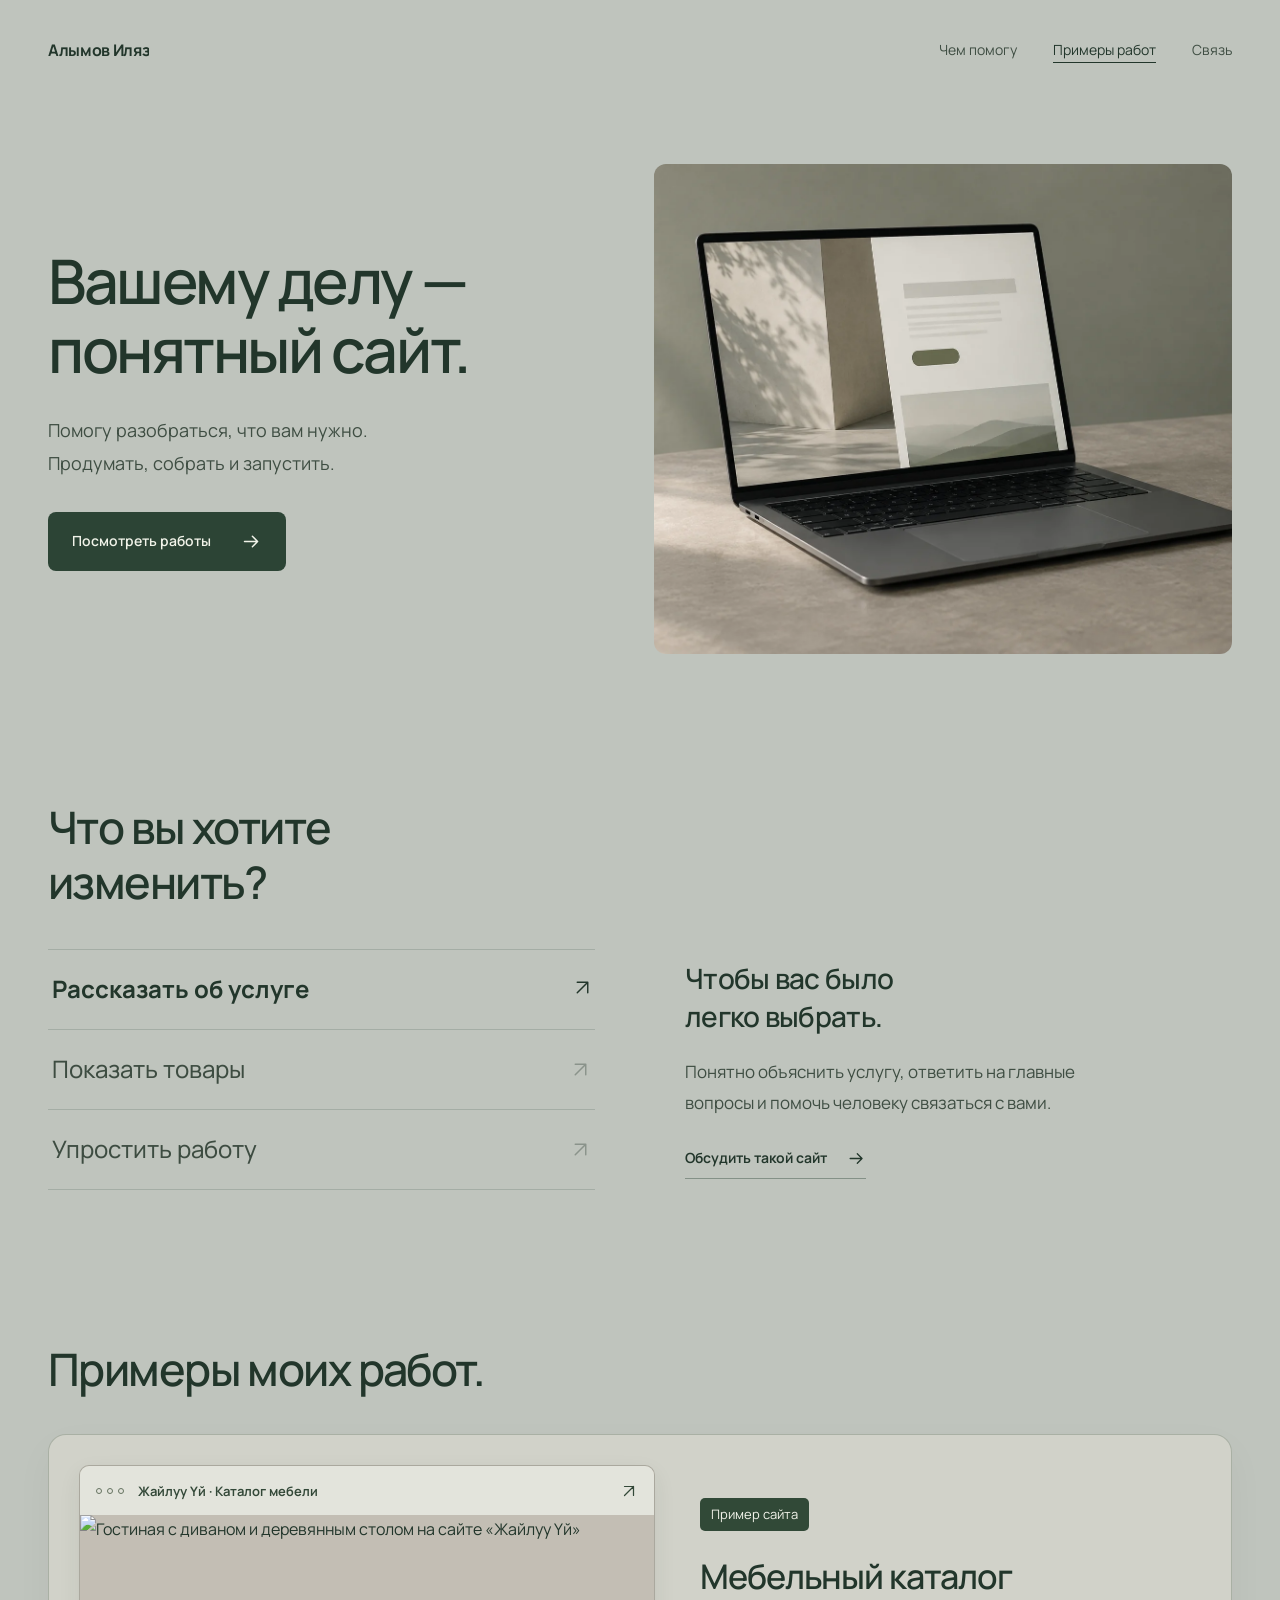
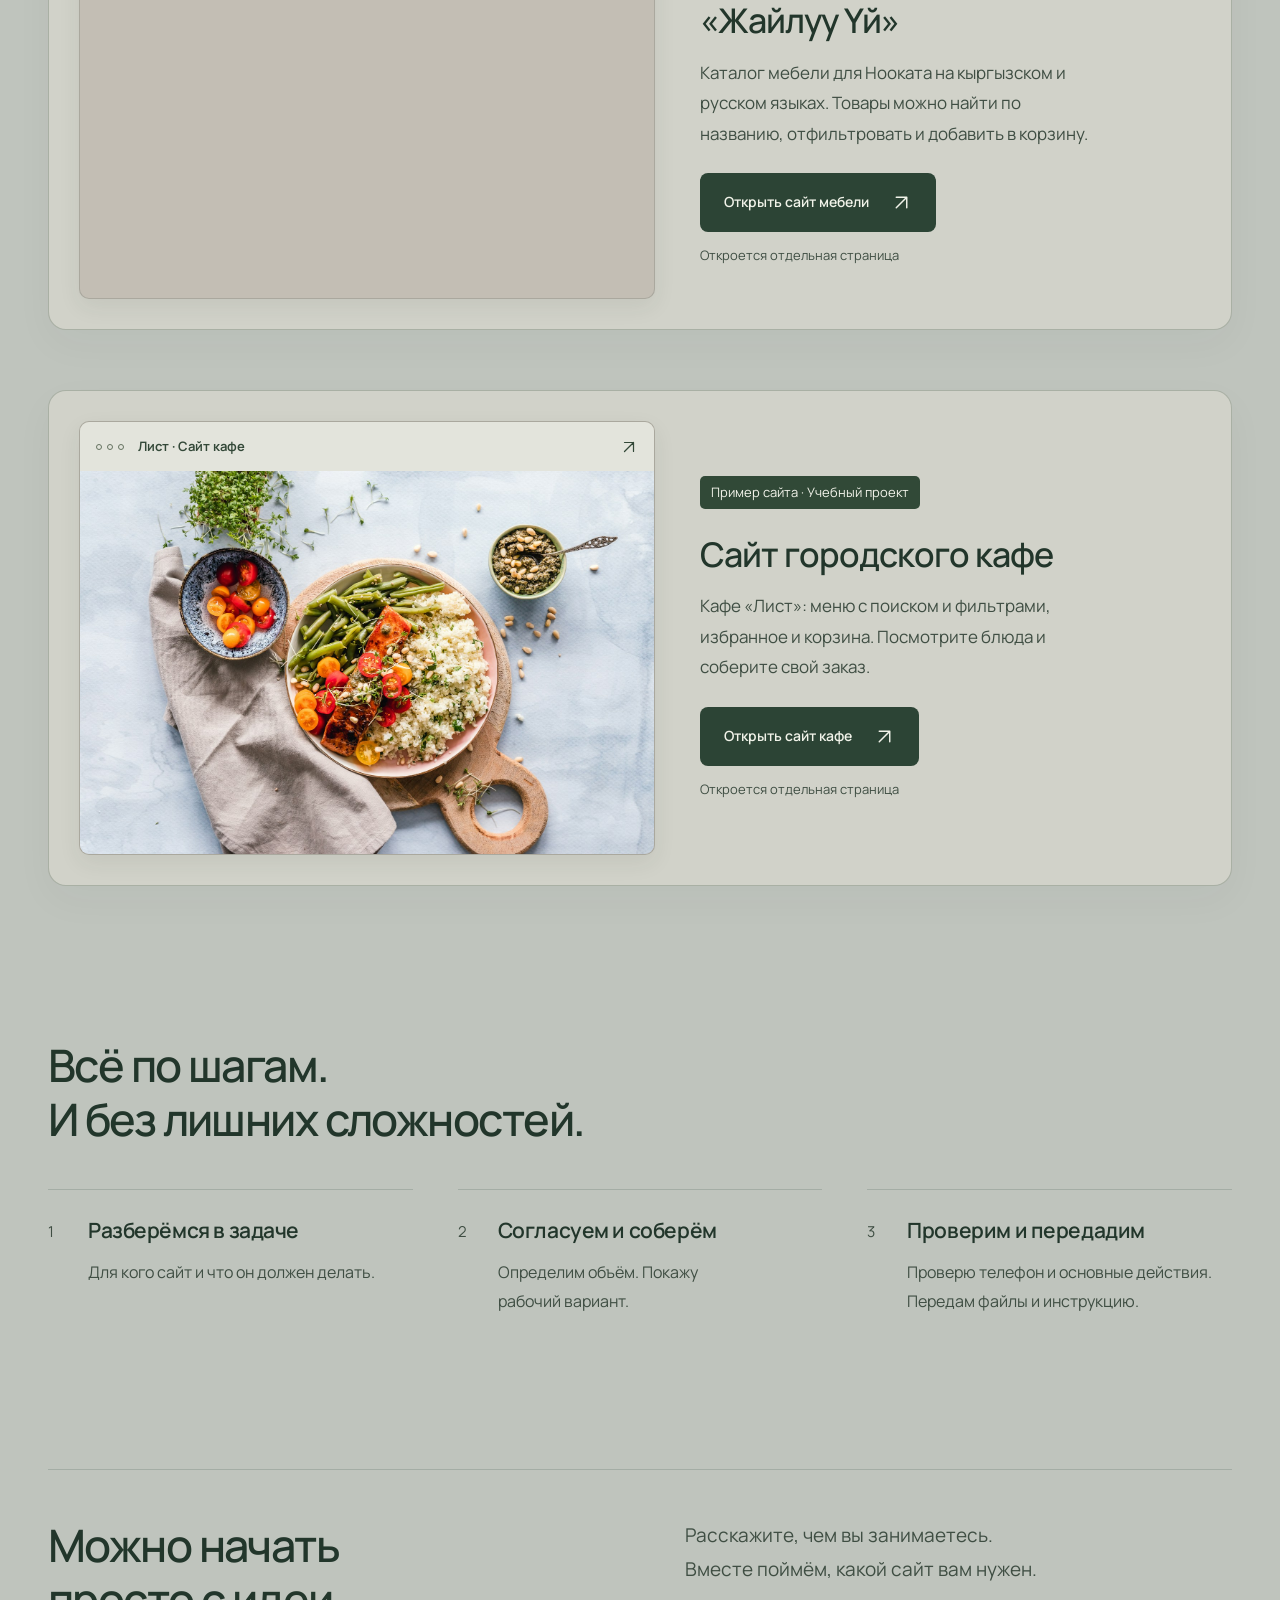
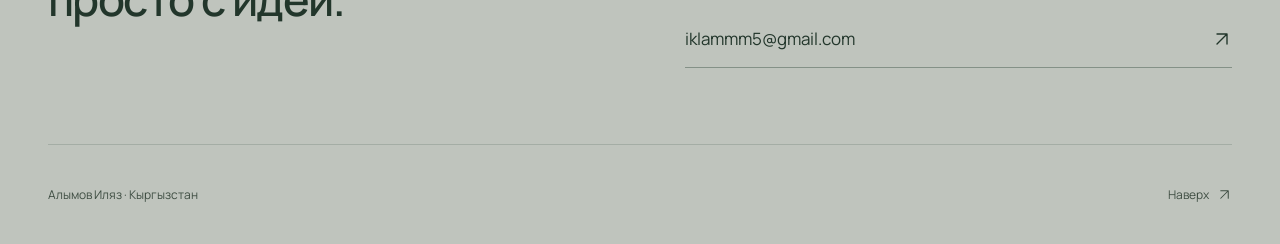
==== index.html @ 638e502c "Обновить ссылку на мебельный каталог" ====
<!doctype html>
<html lang="ru"><head>
<meta charset="utf-8"><meta name="viewport" content="width=device-width,initial-scale=1">
<title>Разработка сайтов — личное портфолио</title>
<meta name="description" content="Сайты для услуг, каталоги товаров и небольшие веб-сервисы. Понятный процесс: обсудить задачу, разработать, проверить и запустить.">
<meta name="theme-color" content="#bfc4bd"><link rel="icon" href="assets/favicon.svg" type="image/svg+xml">
<link rel="preload" href="assets/fonts/Manrope.ttf" as="font" type="font/ttf" crossorigin>
<link rel="stylesheet" href="assets/css/base.css"><link rel="stylesheet" href="assets/css/fonts.css"><link rel="stylesheet" href="assets/css/portfolio.css"><link rel="stylesheet" href="assets/css/motion.css">
<script defer src="assets/js/config.js"></script><script defer src="assets/js/works.js?v=20261109-furniture"></script><script defer src="assets/js/portfolio.js"></script><script defer src="assets/js/motion.js"></script>
</head><body><svg xmlns="http://www.w3.org/2000/svg" aria-hidden="true" width="0" height="0" style="position:absolute;overflow:hidden"><symbol id="arrow-up-right" viewBox="0 0 24 24"><path d="M6 18 18 6M6 6h12v12"/></symbol><symbol id="arrow-right" viewBox="0 0 24 24"><path d="M4 12h15m-6-6 6 6-6 6"/></symbol><symbol id="menu" viewBox="0 0 24 24"><path d="M4 7h16M4 17h16"/></symbol><symbol id="close" viewBox="0 0 24 24"><path d="m6 6 12 12M6 18 18 6"/></symbol><symbol id="desktop" viewBox="0 0 24 24"><rect x="3" y="4" width="18" height="13" rx="2"/><path d="M8 21h8m-4-4v4"/></symbol><symbol id="phone" viewBox="0 0 24 24"><rect x="6" y="2" width="12" height="20" rx="3"/><path d="M10 5h4m-3 14h2"/></symbol><symbol id="plus" viewBox="0 0 24 24"><path d="M12 5v14M5 12h14"/></symbol><symbol id="check" viewBox="0 0 24 24"><path d="m5 12 4 4L19 6"/></symbol></svg>
<a class="skip" href="#main">К содержанию</a>
<header class="header wrap"><a class="brand" href="index.html" aria-label="Портфолио — главная"><span data-owner>Веб-разработчик</span></a><button class="menu-toggle" type="button" aria-expanded="false" aria-controls="main-nav">Меню <svg class="icon" aria-hidden="true"><use href="#menu"></use></svg></button><nav id="main-nav" class="nav" aria-label="Основная навигация"><a href="#services">Чем помогу</a><a href="#work">Примеры работ</a><a href="#contact">Связь</a></nav></header>
<main id="main">
<section class="hero wrap" aria-labelledby="hero-title"><div class="hero-copy"><h1 id="hero-title">Вашему делу —<br>понятный сайт.</h1><p class="hero-description">Помогу разобраться, что вам нужно.<br>Продумать, собрать и запустить.</p><a class="button primary" href="#work">Посмотреть работы <svg class="icon" aria-hidden="true"><use href="#arrow-right"></use></svg></a></div><div class="hero-photo"><img src="assets/images/workspace-v4.webp" alt="Ноутбук с простым макетом сайта на спокойном серо-зелёном фоне" width="1536" height="1024" fetchpriority="high"></div></section>
<section id="services" class="section wrap goals" aria-labelledby="services-title"><h2 id="services-title">Что вы хотите<br>изменить?</h2><div class="goal-layout"><div class="goal-options" role="tablist" aria-label="Задача сайта" aria-orientation="vertical"><button id="goal-business" type="button" role="tab" aria-selected="true" aria-controls="goal-panel" data-goal="business">Рассказать об услуге <svg class="icon" aria-hidden="true"><use href="#arrow-up-right"></use></svg></button><button id="goal-catalog" type="button" role="tab" aria-selected="false" tabindex="-1" aria-controls="goal-panel" data-goal="catalog">Показать товары <svg class="icon" aria-hidden="true"><use href="#arrow-up-right"></use></svg></button><button id="goal-tool" type="button" role="tab" aria-selected="false" tabindex="-1" aria-controls="goal-panel" data-goal="tool">Упростить работу <svg class="icon" aria-hidden="true"><use href="#arrow-up-right"></use></svg></button></div><div id="goal-panel" class="goal-panel" role="tabpanel" aria-labelledby="goal-business" tabindex="0"><h3 id="goal-title">Чтобы вас было легко выбрать.</h3><p id="goal-description">Понятно объяснить услугу, ответить на главные вопросы и помочь человеку связаться с вами.</p><a class="text-link" href="#contact">Обсудить такой сайт <svg class="icon" aria-hidden="true"><use href="#arrow-right"></use></svg></a></div></div></section>
<section id="work" class="section wrap work-section" aria-labelledby="works-title"><div class="section-head"><h2 id="works-title">Примеры моих работ.</h2></div><div id="works"></div><noscript><a href="https://knifell.github.io/furniture-demo/">Открыть каталог «Жайлуу Үй»</a> · <a href="cafe/index.html">Открыть сайт кафе «Лист»</a></noscript></section>
<section id="process" class="section wrap process" aria-labelledby="process-title"><h2 id="process-title">Всё по шагам.<br>И без лишних сложностей.</h2><ol class="steps"><li><span>1</span><div><h3>Разберёмся в задаче</h3><p>Для кого сайт и что он должен делать.</p></div></li><li><span>2</span><div><h3>Согласуем и соберём</h3><p>Определим объём. Покажу рабочий вариант.</p></div></li><li><span>3</span><div><h3>Проверим и передадим</h3><p>Проверю телефон и основные действия. Передам файлы и инструкцию.</p></div></li></ol></section>
<section id="contact" class="section wrap contact-section"><div class="contact-grid"><h2>Можно начать<br>просто с идеи.</h2><div class="contact-copy"><p>Расскажите, чем вы занимаетесь.<br>Вместе поймём, какой сайт вам нужен.</p><div id="contact-links"><p class="contact-pending">Контакты скоро появятся здесь.</p></div></div></div></section>
</main><footer class="footer wrap"><span><span data-owner>Веб-разработчик</span> · Кыргызстан</span><a href="#main">Наверх <svg class="icon" aria-hidden="true"><use href="#arrow-up-right"></use></svg></a></footer>
</body></html>
---- assets/css/base.css ----
*{box-sizing:border-box}html{scroll-behavior:auto;scroll-padding-top:30px}body{margin:0}button,input,a{-webkit-tap-highlight-color:transparent}button,input{font:inherit}button,a{touch-action:manipulation}button{cursor:pointer}a{color:inherit}img{display:block;max-width:100%;height:auto}button:focus-visible,a:focus-visible,input:focus-visible{outline:3px solid #315bf3;outline-offset:5px}button:disabled{cursor:not-allowed}h1,h2,h3,p{margin-top:0}a{text-underline-offset:4px}.wrap{width:min(1240px,calc(100% - 80px));margin-inline:auto}.skip{position:fixed;top:-100px;left:20px;z-index:100;padding:14px 24px;background:#fff;color:#152646}.skip:focus{top:12px}.button{display:inline-flex;align-items:center;justify-content:space-between;gap:35px;min-height:54px;padding:15px 24px;text-decoration:none;border:1px solid transparent;font-weight:600;font-size:15px}.button span{font-size:23px;line-height:1}.menu-toggle{display:none} [hidden]{display:none!important}.sr-only{position:absolute;width:1px;height:1px;padding:0;margin:-1px;overflow:hidden;clip:rect(0,0,0,0);white-space:nowrap;border:0}@media(max-width:700px){.wrap{width:calc(100% - 36px)}.button{min-height:50px;padding:13px 20px}}@media(prefers-reduced-motion:reduce){html{scroll-behavior:auto}*,*::before,*::after{animation:none!important;transition:none!important}}
---- assets/css/fonts.css ----
@font-face{font-family:Manrope;src:url('../fonts/Manrope.ttf') format('truetype');font-weight:200 800;font-display:swap}
@font-face{font-family:Lora;src:url('../fonts/Lora.ttf') format('truetype');font-weight:400 700;font-display:swap}
.icon{width:20px;height:20px;fill:none;stroke:currentColor;stroke-width:1.65;stroke-linecap:round;stroke-linejoin:round;flex-shrink:0;vertical-align:middle}
::selection{color:#fff;background:var(--blue,#85513c)}
html{color-scheme:light;scrollbar-color:#a4acb5 transparent}
h1,h2,h3{text-wrap:balance}p{text-wrap:pretty}button,a,input{caret-color:var(--blue,#85513c)}
button:disabled{opacity:.45}dialog{overscroll-behavior:contain}.product-price,.detail-price,.total,.quantity,output{font-variant-numeric:tabular-nums}
---- assets/css/portfolio.css ----
:root{--paper:#bfc4bd;--ink:#22362b;--blue:#2c4435;--muted:#3f4e43;--line:#334b3b30}
body{margin:0;background:var(--paper);color:var(--ink);font:16px/1.75 Manrope,Arial,sans-serif}.wrap{width:min(1240px,calc(100% - 96px))}.header{min-height:100px;display:flex;justify-content:space-between;align-items:center;gap:30px}.brand{font-size:16px;font-weight:700;letter-spacing:-.02em;text-decoration:none}.brand [data-owner]{display:block;max-width:260px;overflow:hidden;text-overflow:ellipsis;white-space:nowrap}.nav{display:flex;gap:36px}.nav a{font-size:14px;color:var(--muted);text-decoration:none;padding-block:10px}.nav a:hover,.nav a.is-active{color:var(--ink);text-decoration:underline;text-underline-offset:7px}
.hero{display:grid;grid-template-columns:1fr 1.05fr;gap:55px;align-items:center;padding-top:38px;padding-bottom:70px;min-height:650px}.hero-copy{padding-block:15px}h1{font-size:clamp(44px,4.8vw,69px);line-height:1.12;letter-spacing:-.04em;font-weight:560;margin:0 0 29px}.hero-description{font-size:18px;line-height:1.85;color:var(--muted);margin:0 0 32px}.button{border-radius:8px;font-size:14px;font-weight:600;min-height:56px;padding:16px 23px;gap:30px}.button .icon{width:21px;height:21px}.primary{background:var(--blue);color:#f1f3e9}.primary:hover{background:#21382a}.hero-photo{height:490px;overflow:hidden;border-radius:12px}.hero-photo img{width:100%;height:100%;object-fit:cover;object-position:54% center}.section{padding-block:76px;scroll-margin-top:25px}h2{font-size:clamp(33px,3.5vw,48px);line-height:1.22;letter-spacing:-.035em;font-weight:550;margin:0 0 40px}.goals{padding-top:50px}.goal-layout{display:grid;grid-template-columns:1fr 1fr;gap:90px;align-items:center}.goal-options{display:flex;flex-direction:column}.goal-options button{display:flex;justify-content:space-between;align-items:center;gap:25px;width:100%;text-align:left;border:0;border-bottom:1px solid var(--line);background:transparent;color:#3d4c41;padding:22px 4px;font-size:24px;font-weight:450;line-height:1.45}.goal-options button:first-child{border-top:1px solid var(--line)}.goal-options button[aria-selected=true]{color:var(--ink);font-weight:700}.goal-options .icon{width:21px;height:21px;opacity:.4}.goal-options button[aria-selected=true] .icon{opacity:1;transform:translate(2px,-2px)}.goal-panel h3{font-size:28px;line-height:1.35;letter-spacing:-.025em;font-weight:550;max-width:410px;margin:0 0 20px}.goal-panel p{font-size:17px;line-height:1.85;color:var(--muted);max-width:410px;margin:0 0 25px}.text-link{display:inline-flex;align-items:center;gap:20px;font-size:14px;text-decoration:none;border-bottom:1px solid #2c443566;padding-bottom:7px;font-weight:650}.text-link .icon{width:19px;height:19px}.text-link:hover{border-color:var(--ink)}
.section-head{display:flex;justify-content:space-between;gap:40px;align-items:end;margin-bottom:38px}.section-head h2{margin:0}.section-head>p{font-size:16px;line-height:1.8;color:var(--muted);margin:0;max-width:330px}.project{display:grid;grid-template-columns:1.35fr 1fr;gap:75px;align-items:center}.project-visual{display:block;overflow:hidden;height:440px;border-radius:12px;background:#b9b4a9}.project-visual img{width:100%;height:100%;object-fit:cover;object-position:center;transition:transform .6s cubic-bezier(.16,1,.3,1)}.project-visual:hover img{transform:scale(1.025)}.project-meta h3{font-size:32px;line-height:1.3;letter-spacing:-.03em;font-weight:550;margin:0 0 15px;max-width:360px}.project-type{font-size:13px;color:var(--muted);margin:0 0 25px}.project-description{font-size:18px;color:var(--muted);line-height:1.8;max-width:350px;margin:0 0 27px}.project+.project{margin-top:60px}
.process h2{margin-bottom:42px}.steps{display:grid;grid-template-columns:repeat(3,1fr);gap:45px;list-style:none;padding:0;margin:0}.steps li{display:flex;gap:18px;align-items:start;border-top:1px solid var(--line);padding-top:26px}.steps li>span{font-size:15px;color:var(--muted);min-width:22px;padding-top:3px}.steps h3{font-size:21px;line-height:1.4;letter-spacing:-.02em;font-weight:600;margin:0 0 12px}.steps p{font-size:16px;line-height:1.85;color:var(--muted);margin:0}.contact-grid{display:grid;grid-template-columns:1fr 1fr;gap:90px;align-items:start;border-top:1px solid var(--line);padding-top:48px}.contact-grid h2{margin:0}.contact-copy>p{font-size:19px;color:var(--muted);line-height:1.8;margin:0 0 25px}.contact-pending{font-size:14px;color:var(--muted)}.contact-link{display:flex;justify-content:space-between;gap:20px;align-items:center;text-decoration:none;border-bottom:1px solid #2c443566;padding:13px 0;font-size:17px;overflow-wrap:anywhere}.contact-link:hover{color:#152a1d}.footer{min-height:100px;border-top:1px solid var(--line);display:flex;justify-content:space-between;gap:20px;align-items:center;font-size:12px;color:var(--muted)}.footer>span{overflow-wrap:anywhere}.footer a{display:flex;gap:8px;align-items:center;text-decoration:none}.footer .icon{width:15px;height:15px}
@media(max-width:1100px){.wrap{width:calc(100% - 64px)}.hero{gap:35px;min-height:570px}.hero-photo{height:440px}h1{font-size:55px}.hero-description{font-size:16px}.goal-layout{gap:50px}.goal-options button{font-size:21px}.project{gap:45px}.steps{gap:28px}.steps h3{font-size:19px}.contact-grid{gap:50px}}
@media(min-width:701px) and (max-width:900px){.hero{grid-template-columns:1fr;gap:35px;min-height:0;padding-top:35px}.hero-copy{max-width:650px}h1{font-size:65px}.hero-description{font-size:18px}.hero-photo{height:440px}.project{grid-template-columns:1fr 1fr;gap:35px}.project-visual{height:360px}.project-meta h3{font-size:27px}.project-description{font-size:16px}.steps{grid-template-columns:1fr;gap:25px}.steps li{gap:25px}.steps p{max-width:570px}.goal-panel h3{font-size:25px}.goal-panel p{font-size:16px}}
@media(max-width:700px){.wrap{width:calc(100% - 40px)}.header{min-height:80px;flex-wrap:wrap;gap:0}.brand{font-size:14px}.brand [data-owner]{max-width:195px}.menu-toggle{display:flex;align-items:center;gap:10px;min-height:44px;background:transparent;border:1px solid #334b3b55;border-radius:7px;padding:9px 12px;font-size:12px;color:var(--ink)}.menu-toggle .icon{width:17px;height:17px}.nav{display:none;width:100%;flex-direction:column;gap:0;padding:7px 0 20px}.nav.is-open{display:flex}.nav a{font-size:15px;padding:12px 0}.hero{grid-template-columns:1fr;gap:29px;padding-top:24px;padding-bottom:40px;min-height:0}.hero-copy{padding:0}h1{font-size:clamp(40px,10.7vw,62px);line-height:1.14;margin-bottom:24px}.hero-description{font-size:16px;line-height:1.85;margin-bottom:27px}.button{min-height:53px;padding:14px 20px;font-size:13px;gap:25px}.hero-photo{height:340px;border-radius:9px}.section{padding-block:43px}h2{font-size:33px;line-height:1.25;letter-spacing:-.035em;margin-bottom:28px}.goal-layout{grid-template-columns:1fr;gap:28px}.goal-options button{font-size:21px;padding:19px 2px}.goal-panel h3{font-size:25px;max-width:360px;margin-bottom:15px}.goal-panel p{font-size:16px;line-height:1.85;margin-bottom:20px;max-width:400px}.text-link{font-size:13px;gap:17px}.section-head{flex-direction:column;align-items:start;gap:18px;margin-bottom:28px}.section-head>p{font-size:15px;max-width:360px}.section-head>p br{display:none}.project{grid-template-columns:1fr;gap:25px}.project-visual{height:330px;border-radius:9px}.project-meta h3{font-size:29px;margin-bottom:10px}.project-type{font-size:12px;margin-bottom:18px}.project-description{font-size:17px;margin-bottom:22px;max-width:360px}.process h2{margin-bottom:29px}.steps{grid-template-columns:1fr;gap:24px}.steps li{padding-top:22px;gap:15px}.steps h3{font-size:21px;margin-bottom:10px}.steps p{font-size:16px}.steps li>span{font-size:13px;padding-top:5px}.contact-grid{grid-template-columns:1fr;gap:25px;padding-top:30px}.contact-copy>p{font-size:17px;line-height:1.85}.contact-pending{font-size:13px}.footer{min-height:90px;font-size:10px;gap:20px}.footer a{white-space:nowrap}}
@media(max-width:360px){.brand [data-owner]{max-width:155px}.hero-photo{height:300px}.hero-description{font-size:15px}h2{font-size:30px}.goal-options button{font-size:19px}.goal-panel h3{font-size:23px}.project-visual{height:290px}.project-meta h3{font-size:26px}.footer{font-size:9px}}
.project-type{font-size:15px}
@media(max-width:700px){.project-type{font-size:14px}}
@media(max-width:360px){h1{font-size:34px}}

/* Work sample: one clearly separate demo, within the calm portfolio palette. */
.work-section .project{padding:30px;border:1px solid #31493740;border-radius:18px;background:#d1d2c9;gap:45px;box-shadow:0 14px 40px #243b2b09;grid-template-columns:1.15fr 1fr}
.work-section .project-visual{height:auto;align-self:stretch;border:1px solid #48534835;border-radius:10px;background:#c3beb4;box-shadow:0 8px 22px #26392c13;text-decoration:none;display:flex;flex-direction:column}
.project-preview-bar{min-height:49px;display:flex;align-items:center;gap:14px;padding:12px 16px;background:#e3e4dc;color:#334838;font-size:13px;font-weight:650;line-height:1.4}
.project-preview-bar>.icon{margin-left:auto;width:18px;height:18px;flex-shrink:0}.preview-dots{display:flex;gap:5px;flex-shrink:0}.preview-dots i{width:6px;height:6px;border:1px solid #657260;border-radius:50%}
.work-section .project-visual img{height:340px;flex:1;min-height:0;object-fit:cover}.project-meta{padding-block:15px}.work-section .project-type{display:inline-block;background:#314937;color:#f3f4eb;border-radius:5px;padding:7px 11px;font-size:13px;line-height:1.5;margin:0 0 23px}.work-section .project-meta h3{font-size:34px;max-width:400px}.work-section .project-description{font-size:17px;max-width:395px;margin-bottom:24px}.project-open{gap:22px;justify-content:center;max-width:100%;min-height:56px}.project-hint{font-size:13px;color:var(--muted);margin:12px 0 0}
@media(min-width:701px) and (max-width:1000px){.work-section .project{gap:27px;padding:24px;grid-template-columns:1fr 1fr}.work-section .project-meta h3{font-size:29px}.project-preview-bar{font-size:12px;gap:9px;padding-inline:12px}.preview-dots{display:none}.work-section .project-visual img{height:340px}.project-open{padding-inline:16px;font-size:13px}}
@media(max-width:700px){.work-section .project{padding:16px;gap:24px;grid-template-columns:1fr;border-radius:14px}.work-section .project-visual img{height:265px}.project-preview-bar{font-size:12px;padding:12px;gap:10px}.project-meta{padding:0 3px 8px}.work-section .project-type{font-size:12px;margin-bottom:17px}.work-section .project-meta h3{font-size:29px;max-width:360px;margin-bottom:14px}.work-section .project-description{font-size:16px;line-height:1.8}.project-open{width:100%;font-size:14px;gap:16px}.project-hint{text-align:center;font-size:12px}}
@media(max-width:360px){.work-section .project{padding:12px}.work-section .project-visual img{height:230px}.work-section .project-meta h3{font-size:26px}.project-open{font-size:12px;gap:10px;padding-inline:12px}.preview-dots{display:none}}
---- assets/css/motion.css ----
/* Один вход первого экрана, затем только обратная связь действий. */
.button{transition:background .2s,box-shadow .2s,transform .2s}.button:active{transform:scale(.985)}.button .icon{transition:transform .2s}.button:hover .icon{transform:translate(2px,-2px)}
.hero-copy{animation:arrive .6s cubic-bezier(.16,1,.3,1) backwards}.preview-panel{animation:arrive .7s cubic-bezier(.16,1,.3,1) .08s backwards}.product-card{animation:arrive .23s cubic-bezier(.16,1,.3,1) backwards;animation-delay:calc(var(--card-index,0)*25ms)}
dialog[open]{animation:dialog-in .25s cubic-bezier(.16,1,.3,1)}dialog[open]::backdrop{animation:fade-in .2s}.cart-count-bump{animation:count-bump .24s ease-out}
@keyframes arrive{from{opacity:.35;transform:translateY(9px)}to{opacity:1;transform:none}}@keyframes dialog-in{from{opacity:.4;transform:translateY(12px)}to{opacity:1;transform:none}}@keyframes fade-in{from{opacity:0}to{opacity:1}}@keyframes count-bump{50%{transform:scale(1.18)}}
@media(prefers-reduced-motion:reduce){*,*::before,*::after{animation:none!important;transition:none!important}.product-image:hover img{transform:none}.project-visual:hover .project-browser{transform:translateY(10px)}.button:active{transform:none}}
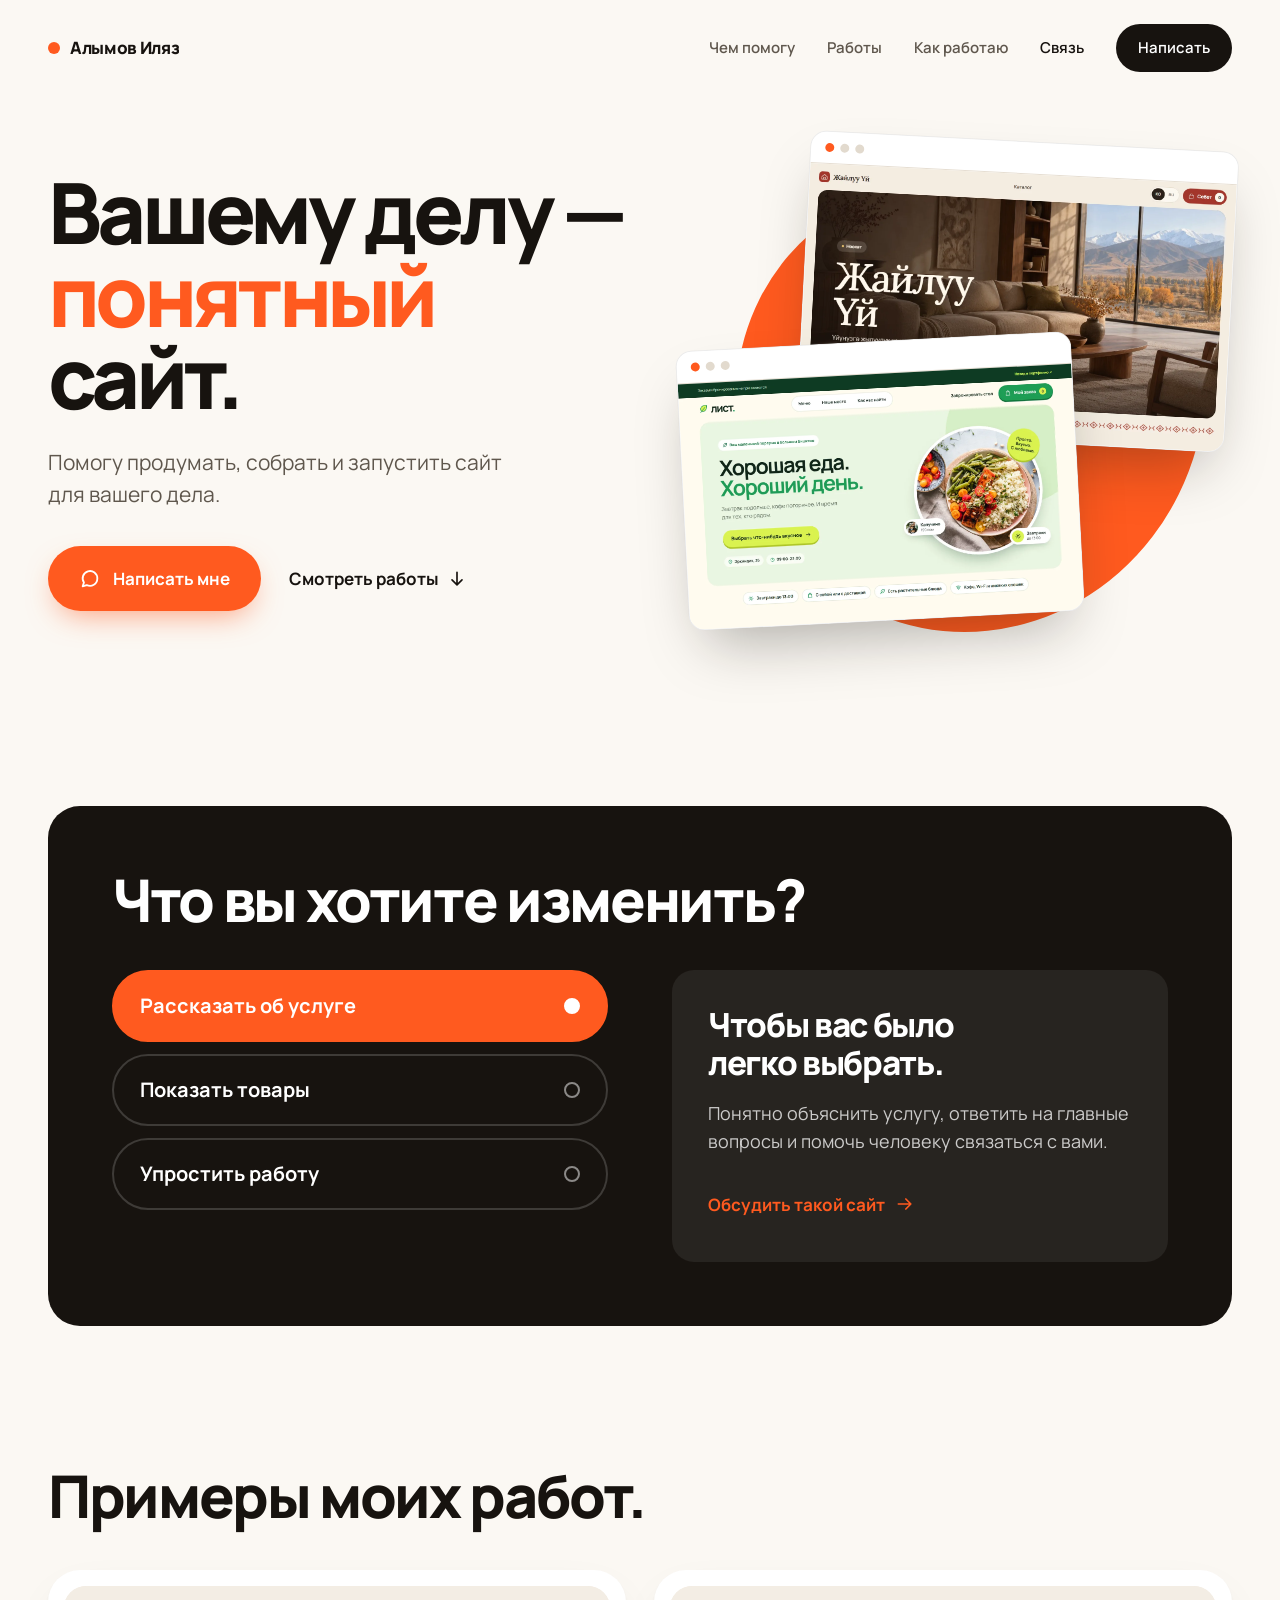
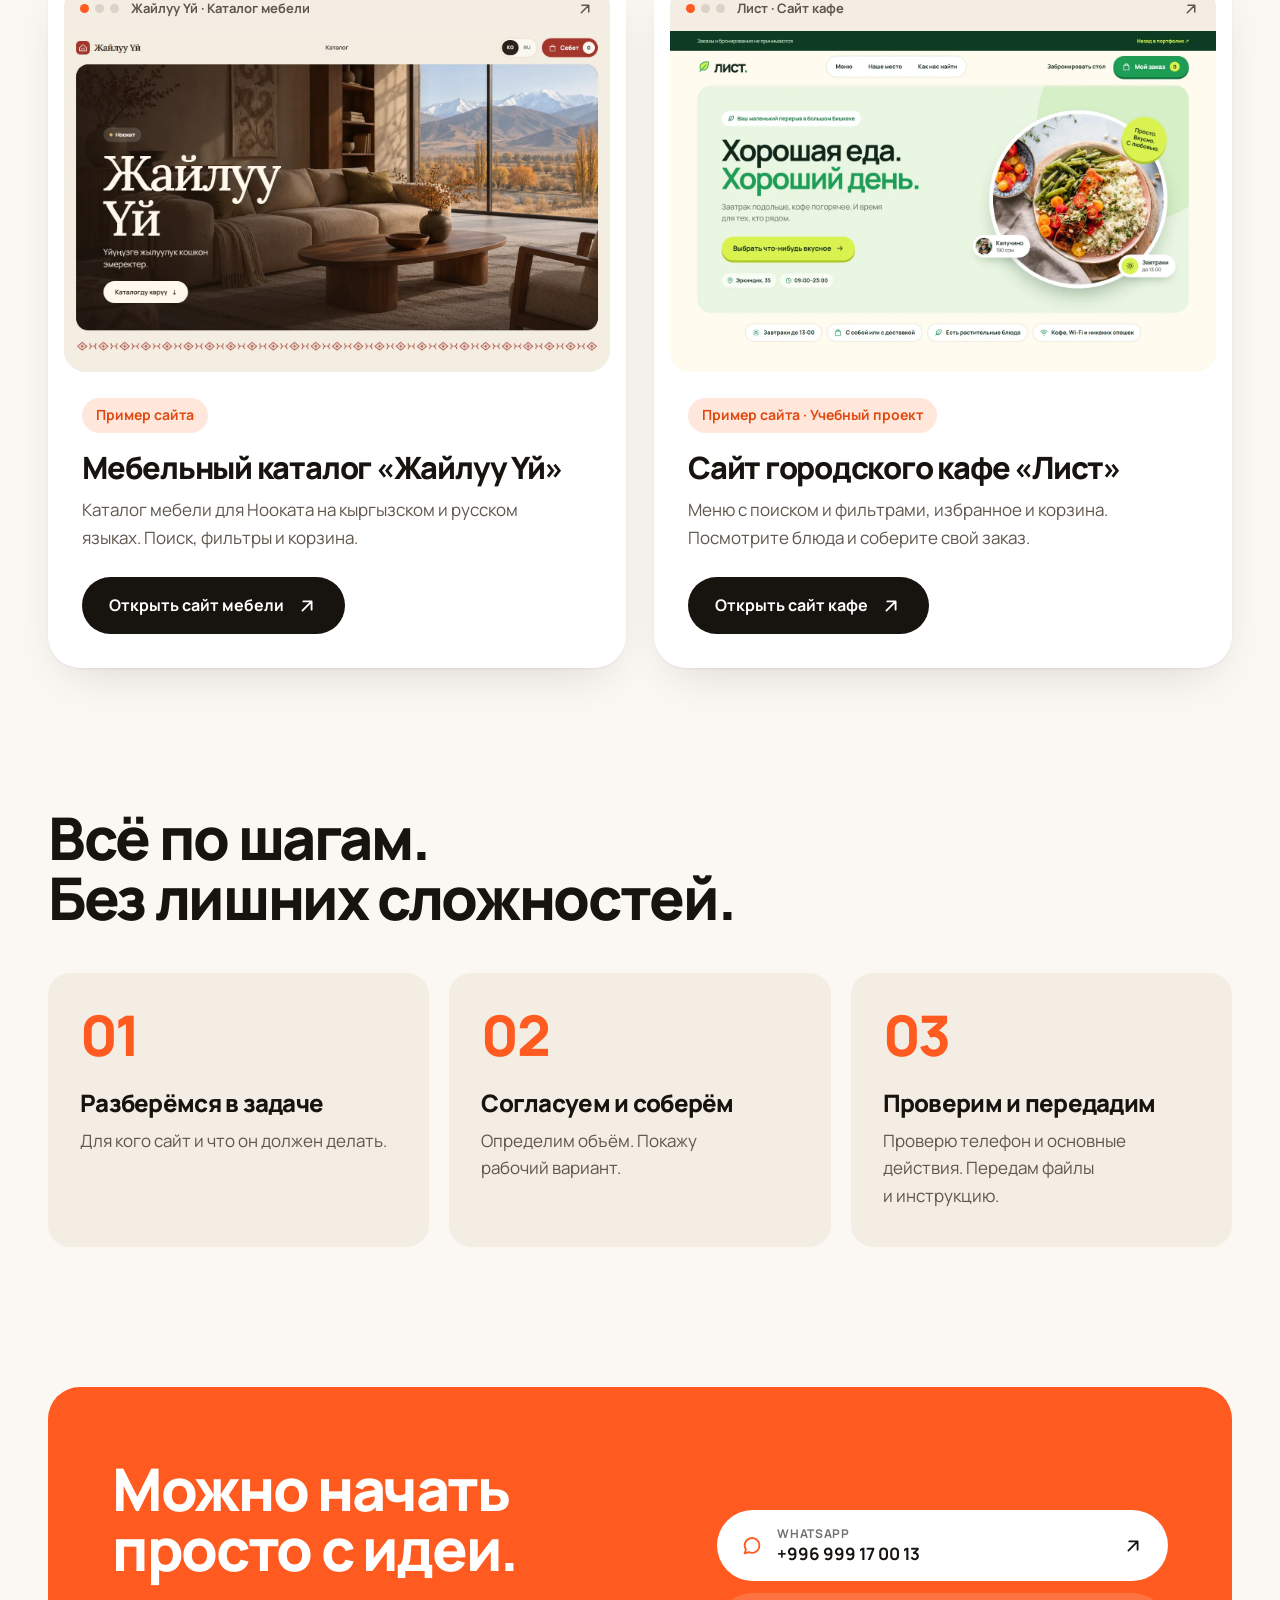
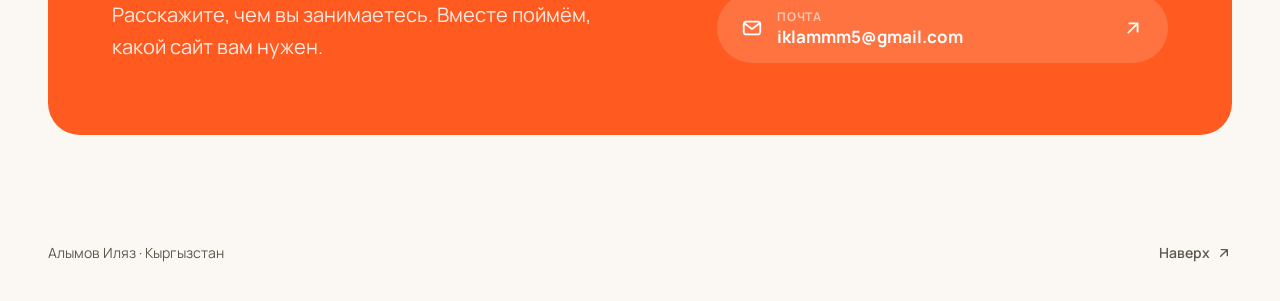
==== commit 758524a7: "Редизайн портфолио v5 и кафе «Лист»; WhatsApp в контактах" ====
--- a/index.html
+++ b/index.html
@@ -3,18 +3,81 @@
 <meta charset="utf-8"><meta name="viewport" content="width=device-width,initial-scale=1">
 <title>Разработка сайтов — личное портфолио</title>
 <meta name="description" content="Сайты для услуг, каталоги товаров и небольшие веб-сервисы. Понятный процесс: обсудить задачу, разработать, проверить и запустить.">
-<meta name="theme-color" content="#bfc4bd"><link rel="icon" href="assets/favicon.svg" type="image/svg+xml">
+<meta name="theme-color" content="#fbf8f3"><link rel="icon" href="assets/favicon.svg" type="image/svg+xml">
 <link rel="preload" href="assets/fonts/Manrope.ttf" as="font" type="font/ttf" crossorigin>
-<link rel="stylesheet" href="assets/css/base.css"><link rel="stylesheet" href="assets/css/fonts.css"><link rel="stylesheet" href="assets/css/portfolio.css"><link rel="stylesheet" href="assets/css/motion.css">
-<script defer src="assets/js/config.js"></script><script defer src="assets/js/works.js?v=20261109-furniture"></script><script defer src="assets/js/portfolio.js"></script><script defer src="assets/js/motion.js"></script>
-</head><body><svg xmlns="http://www.w3.org/2000/svg" aria-hidden="true" width="0" height="0" style="position:absolute;overflow:hidden"><symbol id="arrow-up-right" viewBox="0 0 24 24"><path d="M6 18 18 6M6 6h12v12"/></symbol><symbol id="arrow-right" viewBox="0 0 24 24"><path d="M4 12h15m-6-6 6 6-6 6"/></symbol><symbol id="menu" viewBox="0 0 24 24"><path d="M4 7h16M4 17h16"/></symbol><symbol id="close" viewBox="0 0 24 24"><path d="m6 6 12 12M6 18 18 6"/></symbol><symbol id="desktop" viewBox="0 0 24 24"><rect x="3" y="4" width="18" height="13" rx="2"/><path d="M8 21h8m-4-4v4"/></symbol><symbol id="phone" viewBox="0 0 24 24"><rect x="6" y="2" width="12" height="20" rx="3"/><path d="M10 5h4m-3 14h2"/></symbol><symbol id="plus" viewBox="0 0 24 24"><path d="M12 5v14M5 12h14"/></symbol><symbol id="check" viewBox="0 0 24 24"><path d="m5 12 4 4L19 6"/></symbol></svg>
+<link rel="stylesheet" href="assets/css/base.css"><link rel="stylesheet" href="assets/css/fonts.css"><link rel="stylesheet" href="assets/css/portfolio.css?v=5"><link rel="stylesheet" href="assets/css/motion.css?v=5">
+<script defer src="assets/js/config.js?v=5"></script><script defer src="assets/js/works.js?v=5"></script><script defer src="assets/js/portfolio.js?v=5"></script><script defer src="assets/js/motion.js"></script>
+</head><body>
+<svg xmlns="http://www.w3.org/2000/svg" aria-hidden="true" width="0" height="0" style="position:absolute;overflow:hidden"><symbol id="arrow-up-right" viewBox="0 0 24 24"><path d="M7 17 17 7M8 7h9v9"/></symbol><symbol id="arrow-right" viewBox="0 0 24 24"><path d="M4 12h15m-6-6 6 6-6 6"/></symbol><symbol id="arrow-down" viewBox="0 0 24 24"><path d="M12 4v15m-6-6 6 6 6-6"/></symbol><symbol id="menu" viewBox="0 0 24 24"><path d="M4 8h16M4 16h16"/></symbol><symbol id="chat" viewBox="0 0 24 24"><path d="M20 11.5a8 8 0 0 1-11.6 7.1L4 20l1.4-4.2A8 8 0 1 1 20 11.5Z"/></symbol><symbol id="mail" viewBox="0 0 24 24"><rect x="3" y="5" width="18" height="14" rx="3"/><path d="m4 7 8 6 8-6"/></symbol></svg>
 <a class="skip" href="#main">К содержанию</a>
-<header class="header wrap"><a class="brand" href="index.html" aria-label="Портфолио — главная"><span data-owner>Веб-разработчик</span></a><button class="menu-toggle" type="button" aria-expanded="false" aria-controls="main-nav">Меню <svg class="icon" aria-hidden="true"><use href="#menu"></use></svg></button><nav id="main-nav" class="nav" aria-label="Основная навигация"><a href="#services">Чем помогу</a><a href="#work">Примеры работ</a><a href="#contact">Связь</a></nav></header>
+
+<header class="header wrap">
+  <a class="brand" href="index.html" aria-label="Портфолио — главная"><span class="brand-dot" aria-hidden="true"></span><span data-owner>Веб-разработчик</span></a>
+  <button class="menu-toggle" type="button" aria-expanded="false" aria-controls="main-nav">Меню <svg class="icon" aria-hidden="true"><use href="#menu"></use></svg></button>
+  <nav id="main-nav" class="nav" aria-label="Основная навигация">
+    <a href="#services">Чем помогу</a><a href="#work">Работы</a><a href="#process">Как работаю</a><a href="#contact">Связь</a>
+    <a class="nav-cta" href="#contact" data-contact-main>Написать</a>
+  </nav>
+</header>
+
 <main id="main">
-<section class="hero wrap" aria-labelledby="hero-title"><div class="hero-copy"><h1 id="hero-title">Вашему делу —<br>понятный сайт.</h1><p class="hero-description">Помогу разобраться, что вам нужно.<br>Продумать, собрать и запустить.</p><a class="button primary" href="#work">Посмотреть работы <svg class="icon" aria-hidden="true"><use href="#arrow-right"></use></svg></a></div><div class="hero-photo"><img src="assets/images/workspace-v4.webp" alt="Ноутбук с простым макетом сайта на спокойном серо-зелёном фоне" width="1536" height="1024" fetchpriority="high"></div></section>
-<section id="services" class="section wrap goals" aria-labelledby="services-title"><h2 id="services-title">Что вы хотите<br>изменить?</h2><div class="goal-layout"><div class="goal-options" role="tablist" aria-label="Задача сайта" aria-orientation="vertical"><button id="goal-business" type="button" role="tab" aria-selected="true" aria-controls="goal-panel" data-goal="business">Рассказать об услуге <svg class="icon" aria-hidden="true"><use href="#arrow-up-right"></use></svg></button><button id="goal-catalog" type="button" role="tab" aria-selected="false" tabindex="-1" aria-controls="goal-panel" data-goal="catalog">Показать товары <svg class="icon" aria-hidden="true"><use href="#arrow-up-right"></use></svg></button><button id="goal-tool" type="button" role="tab" aria-selected="false" tabindex="-1" aria-controls="goal-panel" data-goal="tool">Упростить работу <svg class="icon" aria-hidden="true"><use href="#arrow-up-right"></use></svg></button></div><div id="goal-panel" class="goal-panel" role="tabpanel" aria-labelledby="goal-business" tabindex="0"><h3 id="goal-title">Чтобы вас было легко выбрать.</h3><p id="goal-description">Понятно объяснить услугу, ответить на главные вопросы и помочь человеку связаться с вами.</p><a class="text-link" href="#contact">Обсудить такой сайт <svg class="icon" aria-hidden="true"><use href="#arrow-right"></use></svg></a></div></div></section>
-<section id="work" class="section wrap work-section" aria-labelledby="works-title"><div class="section-head"><h2 id="works-title">Примеры моих работ.</h2></div><div id="works"></div><noscript><a href="https://knifell.github.io/furniture-demo/">Открыть каталог «Жайлуу Үй»</a> · <a href="cafe/index.html">Открыть сайт кафе «Лист»</a></noscript></section>
-<section id="process" class="section wrap process" aria-labelledby="process-title"><h2 id="process-title">Всё по шагам.<br>И без лишних сложностей.</h2><ol class="steps"><li><span>1</span><div><h3>Разберёмся в задаче</h3><p>Для кого сайт и что он должен делать.</p></div></li><li><span>2</span><div><h3>Согласуем и соберём</h3><p>Определим объём. Покажу рабочий вариант.</p></div></li><li><span>3</span><div><h3>Проверим и передадим</h3><p>Проверю телефон и основные действия. Передам файлы и инструкцию.</p></div></li></ol></section>
-<section id="contact" class="section wrap contact-section"><div class="contact-grid"><h2>Можно начать<br>просто с идеи.</h2><div class="contact-copy"><p>Расскажите, чем вы занимаетесь.<br>Вместе поймём, какой сайт вам нужен.</p><div id="contact-links"><p class="contact-pending">Контакты скоро появятся здесь.</p></div></div></div></section>
-</main><footer class="footer wrap"><span><span data-owner>Веб-разработчик</span> · Кыргызстан</span><a href="#main">Наверх <svg class="icon" aria-hidden="true"><use href="#arrow-up-right"></use></svg></a></footer>
-</body></html>+  <section class="hero wrap" aria-labelledby="hero-title">
+    <div class="hero-copy">
+      <h1 id="hero-title">Вашему&nbsp;делу&nbsp;—<br><span class="mark">понятный</span> сайт.</h1>
+      <p class="hero-description">Помогу продумать, собрать и запустить сайт для вашего дела.</p>
+      <div class="hero-actions">
+        <a class="button primary" href="#contact" data-contact-main><svg class="icon" aria-hidden="true"><use href="#chat"></use></svg> Написать мне</a>
+        <a class="link-down" href="#work">Смотреть работы <svg class="icon" aria-hidden="true"><use href="#arrow-down"></use></svg></a>
+      </div>
+    </div>
+    <div class="hero-visual" aria-hidden="true">
+      <div class="blob"></div>
+      <figure class="window window-back"><span class="window-bar"><i></i><i></i><i></i></span><img src="assets/images/site-furniture.webp" alt="" width="1440" height="900" fetchpriority="high"></figure>
+      <figure class="window window-front"><span class="window-bar"><i></i><i></i><i></i></span><img src="assets/images/site-cafe.webp" alt="" width="1440" height="900"></figure>
+    </div>
+  </section>
+
+  <section id="services" class="section wrap goals" aria-labelledby="services-title">
+    <div class="goals-card">
+      <h2 id="services-title">Что вы хотите изменить?</h2>
+      <div class="goal-options" role="tablist" aria-label="Задача сайта">
+        <button id="goal-business" type="button" role="tab" aria-selected="true" aria-controls="goal-panel" data-goal="business">Рассказать об услуге</button>
+        <button id="goal-catalog" type="button" role="tab" aria-selected="false" tabindex="-1" aria-controls="goal-panel" data-goal="catalog">Показать товары</button>
+        <button id="goal-tool" type="button" role="tab" aria-selected="false" tabindex="-1" aria-controls="goal-panel" data-goal="tool">Упростить работу</button>
+      </div>
+      <div id="goal-panel" class="goal-panel" role="tabpanel" aria-labelledby="goal-business" tabindex="0">
+        <h3 id="goal-title">Чтобы вас было легко выбрать.</h3>
+        <p id="goal-description">Понятно объяснить услугу, ответить на главные вопросы и помочь человеку связаться с вами.</p>
+        <a class="text-link" href="#contact">Обсудить такой сайт <svg class="icon" aria-hidden="true"><use href="#arrow-right"></use></svg></a>
+      </div>
+    </div>
+  </section>
+
+  <section id="work" class="section wrap work-section" aria-labelledby="works-title">
+    <h2 id="works-title">Примеры моих работ.</h2>
+    <div id="works" class="works-grid"></div>
+    <noscript><a href="https://knifell.github.io/furniture-demo/">Открыть каталог «Жайлуу Үй»</a> · <a href="cafe/index.html">Открыть сайт кафе «Лист»</a></noscript>
+  </section>
+
+  <section id="process" class="section wrap process" aria-labelledby="process-title">
+    <h2 id="process-title">Всё по шагам.<br>Без лишних сложностей.</h2>
+    <ol class="steps">
+      <li><span class="step-num">01</span><h3>Разберёмся в задаче</h3><p>Для кого сайт и что он должен делать.</p></li>
+      <li><span class="step-num">02</span><h3>Согласуем и соберём</h3><p>Определим объём. Покажу рабочий вариант.</p></li>
+      <li><span class="step-num">03</span><h3>Проверим и передадим</h3><p>Проверю телефон и основные действия. Передам файлы и инструкцию.</p></li>
+    </ol>
+  </section>
+
+  <section id="contact" class="section wrap contact-section" aria-labelledby="contact-title">
+    <div class="contact-card">
+      <div>
+        <h2 id="contact-title">Можно начать просто с идеи.</h2>
+        <p>Расскажите, чем вы занимаетесь. Вместе поймём, какой сайт вам нужен.</p>
+      </div>
+      <div id="contact-links" class="contact-links"><p class="contact-pending">Контакты скоро появятся здесь.</p></div>
+    </div>
+  </section>
+</main>
+
+<footer class="footer wrap"><span><span data-owner>Веб-разработчик</span> · Кыргызстан</span><a href="#main">Наверх <svg class="icon" aria-hidden="true"><use href="#arrow-up-right"></use></svg></a></footer>
+</body></html>
--- a/assets/css/portfolio.css
+++ b/assets/css/portfolio.css
@@ -1,22 +1,164 @@
-:root{--paper:#bfc4bd;--ink:#22362b;--blue:#2c4435;--muted:#3f4e43;--line:#334b3b30}
-body{margin:0;background:var(--paper);color:var(--ink);font:16px/1.75 Manrope,Arial,sans-serif}.wrap{width:min(1240px,calc(100% - 96px))}.header{min-height:100px;display:flex;justify-content:space-between;align-items:center;gap:30px}.brand{font-size:16px;font-weight:700;letter-spacing:-.02em;text-decoration:none}.brand [data-owner]{display:block;max-width:260px;overflow:hidden;text-overflow:ellipsis;white-space:nowrap}.nav{display:flex;gap:36px}.nav a{font-size:14px;color:var(--muted);text-decoration:none;padding-block:10px}.nav a:hover,.nav a.is-active{color:var(--ink);text-decoration:underline;text-underline-offset:7px}
-.hero{display:grid;grid-template-columns:1fr 1.05fr;gap:55px;align-items:center;padding-top:38px;padding-bottom:70px;min-height:650px}.hero-copy{padding-block:15px}h1{font-size:clamp(44px,4.8vw,69px);line-height:1.12;letter-spacing:-.04em;font-weight:560;margin:0 0 29px}.hero-description{font-size:18px;line-height:1.85;color:var(--muted);margin:0 0 32px}.button{border-radius:8px;font-size:14px;font-weight:600;min-height:56px;padding:16px 23px;gap:30px}.button .icon{width:21px;height:21px}.primary{background:var(--blue);color:#f1f3e9}.primary:hover{background:#21382a}.hero-photo{height:490px;overflow:hidden;border-radius:12px}.hero-photo img{width:100%;height:100%;object-fit:cover;object-position:54% center}.section{padding-block:76px;scroll-margin-top:25px}h2{font-size:clamp(33px,3.5vw,48px);line-height:1.22;letter-spacing:-.035em;font-weight:550;margin:0 0 40px}.goals{padding-top:50px}.goal-layout{display:grid;grid-template-columns:1fr 1fr;gap:90px;align-items:center}.goal-options{display:flex;flex-direction:column}.goal-options button{display:flex;justify-content:space-between;align-items:center;gap:25px;width:100%;text-align:left;border:0;border-bottom:1px solid var(--line);background:transparent;color:#3d4c41;padding:22px 4px;font-size:24px;font-weight:450;line-height:1.45}.goal-options button:first-child{border-top:1px solid var(--line)}.goal-options button[aria-selected=true]{color:var(--ink);font-weight:700}.goal-options .icon{width:21px;height:21px;opacity:.4}.goal-options button[aria-selected=true] .icon{opacity:1;transform:translate(2px,-2px)}.goal-panel h3{font-size:28px;line-height:1.35;letter-spacing:-.025em;font-weight:550;max-width:410px;margin:0 0 20px}.goal-panel p{font-size:17px;line-height:1.85;color:var(--muted);max-width:410px;margin:0 0 25px}.text-link{display:inline-flex;align-items:center;gap:20px;font-size:14px;text-decoration:none;border-bottom:1px solid #2c443566;padding-bottom:7px;font-weight:650}.text-link .icon{width:19px;height:19px}.text-link:hover{border-color:var(--ink)}
-.section-head{display:flex;justify-content:space-between;gap:40px;align-items:end;margin-bottom:38px}.section-head h2{margin:0}.section-head>p{font-size:16px;line-height:1.8;color:var(--muted);margin:0;max-width:330px}.project{display:grid;grid-template-columns:1.35fr 1fr;gap:75px;align-items:center}.project-visual{display:block;overflow:hidden;height:440px;border-radius:12px;background:#b9b4a9}.project-visual img{width:100%;height:100%;object-fit:cover;object-position:center;transition:transform .6s cubic-bezier(.16,1,.3,1)}.project-visual:hover img{transform:scale(1.025)}.project-meta h3{font-size:32px;line-height:1.3;letter-spacing:-.03em;font-weight:550;margin:0 0 15px;max-width:360px}.project-type{font-size:13px;color:var(--muted);margin:0 0 25px}.project-description{font-size:18px;color:var(--muted);line-height:1.8;max-width:350px;margin:0 0 27px}.project+.project{margin-top:60px}
-.process h2{margin-bottom:42px}.steps{display:grid;grid-template-columns:repeat(3,1fr);gap:45px;list-style:none;padding:0;margin:0}.steps li{display:flex;gap:18px;align-items:start;border-top:1px solid var(--line);padding-top:26px}.steps li>span{font-size:15px;color:var(--muted);min-width:22px;padding-top:3px}.steps h3{font-size:21px;line-height:1.4;letter-spacing:-.02em;font-weight:600;margin:0 0 12px}.steps p{font-size:16px;line-height:1.85;color:var(--muted);margin:0}.contact-grid{display:grid;grid-template-columns:1fr 1fr;gap:90px;align-items:start;border-top:1px solid var(--line);padding-top:48px}.contact-grid h2{margin:0}.contact-copy>p{font-size:19px;color:var(--muted);line-height:1.8;margin:0 0 25px}.contact-pending{font-size:14px;color:var(--muted)}.contact-link{display:flex;justify-content:space-between;gap:20px;align-items:center;text-decoration:none;border-bottom:1px solid #2c443566;padding:13px 0;font-size:17px;overflow-wrap:anywhere}.contact-link:hover{color:#152a1d}.footer{min-height:100px;border-top:1px solid var(--line);display:flex;justify-content:space-between;gap:20px;align-items:center;font-size:12px;color:var(--muted)}.footer>span{overflow-wrap:anywhere}.footer a{display:flex;gap:8px;align-items:center;text-decoration:none}.footer .icon{width:15px;height:15px}
-@media(max-width:1100px){.wrap{width:calc(100% - 64px)}.hero{gap:35px;min-height:570px}.hero-photo{height:440px}h1{font-size:55px}.hero-description{font-size:16px}.goal-layout{gap:50px}.goal-options button{font-size:21px}.project{gap:45px}.steps{gap:28px}.steps h3{font-size:19px}.contact-grid{gap:50px}}
-@media(min-width:701px) and (max-width:900px){.hero{grid-template-columns:1fr;gap:35px;min-height:0;padding-top:35px}.hero-copy{max-width:650px}h1{font-size:65px}.hero-description{font-size:18px}.hero-photo{height:440px}.project{grid-template-columns:1fr 1fr;gap:35px}.project-visual{height:360px}.project-meta h3{font-size:27px}.project-description{font-size:16px}.steps{grid-template-columns:1fr;gap:25px}.steps li{gap:25px}.steps p{max-width:570px}.goal-panel h3{font-size:25px}.goal-panel p{font-size:16px}}
-@media(max-width:700px){.wrap{width:calc(100% - 40px)}.header{min-height:80px;flex-wrap:wrap;gap:0}.brand{font-size:14px}.brand [data-owner]{max-width:195px}.menu-toggle{display:flex;align-items:center;gap:10px;min-height:44px;background:transparent;border:1px solid #334b3b55;border-radius:7px;padding:9px 12px;font-size:12px;color:var(--ink)}.menu-toggle .icon{width:17px;height:17px}.nav{display:none;width:100%;flex-direction:column;gap:0;padding:7px 0 20px}.nav.is-open{display:flex}.nav a{font-size:15px;padding:12px 0}.hero{grid-template-columns:1fr;gap:29px;padding-top:24px;padding-bottom:40px;min-height:0}.hero-copy{padding:0}h1{font-size:clamp(40px,10.7vw,62px);line-height:1.14;margin-bottom:24px}.hero-description{font-size:16px;line-height:1.85;margin-bottom:27px}.button{min-height:53px;padding:14px 20px;font-size:13px;gap:25px}.hero-photo{height:340px;border-radius:9px}.section{padding-block:43px}h2{font-size:33px;line-height:1.25;letter-spacing:-.035em;margin-bottom:28px}.goal-layout{grid-template-columns:1fr;gap:28px}.goal-options button{font-size:21px;padding:19px 2px}.goal-panel h3{font-size:25px;max-width:360px;margin-bottom:15px}.goal-panel p{font-size:16px;line-height:1.85;margin-bottom:20px;max-width:400px}.text-link{font-size:13px;gap:17px}.section-head{flex-direction:column;align-items:start;gap:18px;margin-bottom:28px}.section-head>p{font-size:15px;max-width:360px}.section-head>p br{display:none}.project{grid-template-columns:1fr;gap:25px}.project-visual{height:330px;border-radius:9px}.project-meta h3{font-size:29px;margin-bottom:10px}.project-type{font-size:12px;margin-bottom:18px}.project-description{font-size:17px;margin-bottom:22px;max-width:360px}.process h2{margin-bottom:29px}.steps{grid-template-columns:1fr;gap:24px}.steps li{padding-top:22px;gap:15px}.steps h3{font-size:21px;margin-bottom:10px}.steps p{font-size:16px}.steps li>span{font-size:13px;padding-top:5px}.contact-grid{grid-template-columns:1fr;gap:25px;padding-top:30px}.contact-copy>p{font-size:17px;line-height:1.85}.contact-pending{font-size:13px}.footer{min-height:90px;font-size:10px;gap:20px}.footer a{white-space:nowrap}}
-@media(max-width:360px){.brand [data-owner]{max-width:155px}.hero-photo{height:300px}.hero-description{font-size:15px}h2{font-size:30px}.goal-options button{font-size:19px}.goal-panel h3{font-size:23px}.project-visual{height:290px}.project-meta h3{font-size:26px}.footer{font-size:9px}}
-.project-type{font-size:15px}
-@media(max-width:700px){.project-type{font-size:14px}}
-@media(max-width:360px){h1{font-size:34px}}
+/* Портфолио v5 — светлый и яркий. Палитра: молочный фон, почти чёрный текст, один оранжевый акцент. */
+:root{
+  --bg:#fbf8f3;--surface:#fff;--soft:#f3ede4;--ink:#17130f;--muted:#5f574d;--line:#e6ded2;
+  --accent:#ff5a1f;--accent-dark:#e04a12;--accent-soft:#ffe7dc;--blue:#ff5a1f;
+  --radius-lg:32px;--radius:22px;--radius-sm:14px;
+  --shadow:0 1px 2px #17130f0d,0 18px 50px -20px #17130f2e;
+}
+html,body{overflow-x:clip}
+body{background:var(--bg);color:var(--ink);font:17px/1.6 Manrope,Arial,sans-serif;-webkit-font-smoothing:antialiased}
+.wrap{width:min(1240px,calc(100% - 96px))}
+h1,h2,h3{font-weight:800;letter-spacing:-.04em;margin:0}
+h2{font-size:clamp(36px,4.6vw,64px);line-height:1.02;margin-bottom:44px}
+.icon{width:20px;height:20px;stroke-width:2}
 
-/* Work sample: one clearly separate demo, within the calm portfolio palette. */
-.work-section .project{padding:30px;border:1px solid #31493740;border-radius:18px;background:#d1d2c9;gap:45px;box-shadow:0 14px 40px #243b2b09;grid-template-columns:1.15fr 1fr}
-.work-section .project-visual{height:auto;align-self:stretch;border:1px solid #48534835;border-radius:10px;background:#c3beb4;box-shadow:0 8px 22px #26392c13;text-decoration:none;display:flex;flex-direction:column}
-.project-preview-bar{min-height:49px;display:flex;align-items:center;gap:14px;padding:12px 16px;background:#e3e4dc;color:#334838;font-size:13px;font-weight:650;line-height:1.4}
-.project-preview-bar>.icon{margin-left:auto;width:18px;height:18px;flex-shrink:0}.preview-dots{display:flex;gap:5px;flex-shrink:0}.preview-dots i{width:6px;height:6px;border:1px solid #657260;border-radius:50%}
-.work-section .project-visual img{height:340px;flex:1;min-height:0;object-fit:cover}.project-meta{padding-block:15px}.work-section .project-type{display:inline-block;background:#314937;color:#f3f4eb;border-radius:5px;padding:7px 11px;font-size:13px;line-height:1.5;margin:0 0 23px}.work-section .project-meta h3{font-size:34px;max-width:400px}.work-section .project-description{font-size:17px;max-width:395px;margin-bottom:24px}.project-open{gap:22px;justify-content:center;max-width:100%;min-height:56px}.project-hint{font-size:13px;color:var(--muted);margin:12px 0 0}
-@media(min-width:701px) and (max-width:1000px){.work-section .project{gap:27px;padding:24px;grid-template-columns:1fr 1fr}.work-section .project-meta h3{font-size:29px}.project-preview-bar{font-size:12px;gap:9px;padding-inline:12px}.preview-dots{display:none}.work-section .project-visual img{height:340px}.project-open{padding-inline:16px;font-size:13px}}
-@media(max-width:700px){.work-section .project{padding:16px;gap:24px;grid-template-columns:1fr;border-radius:14px}.work-section .project-visual img{height:265px}.project-preview-bar{font-size:12px;padding:12px;gap:10px}.project-meta{padding:0 3px 8px}.work-section .project-type{font-size:12px;margin-bottom:17px}.work-section .project-meta h3{font-size:29px;max-width:360px;margin-bottom:14px}.work-section .project-description{font-size:16px;line-height:1.8}.project-open{width:100%;font-size:14px;gap:16px}.project-hint{text-align:center;font-size:12px}}
-@media(max-width:360px){.work-section .project{padding:12px}.work-section .project-visual img{height:230px}.work-section .project-meta h3{font-size:26px}.project-open{font-size:12px;gap:10px;padding-inline:12px}.preview-dots{display:none}}
+/* Шапка */
+.header{min-height:96px;display:flex;justify-content:space-between;align-items:center;gap:30px}
+.brand{display:flex;align-items:center;gap:10px;font-size:17px;font-weight:800;letter-spacing:-.02em;text-decoration:none}
+.brand-dot{width:12px;height:12px;border-radius:50%;background:var(--accent);flex-shrink:0}
+.brand [data-owner]{max-width:260px;overflow:hidden;text-overflow:ellipsis;white-space:nowrap}
+.nav{display:flex;align-items:center;gap:32px}
+.nav a{font-size:15px;font-weight:600;color:var(--muted);text-decoration:none;padding-block:10px}
+.nav a:hover,.nav a.is-active{color:var(--ink)}
+.nav .nav-cta{color:#fff;background:var(--ink);border-radius:999px;padding:12px 22px;min-height:44px;display:inline-flex;align-items:center}
+.nav .nav-cta:hover{color:#fff;background:var(--accent)}
+
+/* Кнопки */
+.button{border-radius:999px;font-size:17px;font-weight:700;min-height:62px;padding:18px 30px;gap:12px;justify-content:center}
+.primary{background:var(--accent);color:#fff;box-shadow:0 12px 30px -10px #ff5a1f99}
+.primary:hover{background:var(--accent-dark)}
+.button .icon{width:22px;height:22px}
+.button:hover .icon{transform:none}
+
+/* Первый экран */
+.hero{display:grid;grid-template-columns:1.05fr 1fr;gap:56px;align-items:center;padding-block:40px 90px;min-height:640px}
+h1{font-size:clamp(50px,6.6vw,96px);line-height:.98;letter-spacing:-.055em;margin-bottom:28px}
+.mark{position:relative;white-space:nowrap;color:var(--accent)}
+.hero-description{font-size:21px;line-height:1.5;color:var(--muted);max-width:470px;margin:0 0 36px}
+.hero-actions{display:flex;flex-wrap:wrap;align-items:center;gap:14px 28px}
+.link-down{display:inline-flex;align-items:center;gap:8px;font-weight:700;text-decoration:none;min-height:44px}
+.link-down .icon{transition:transform .2s}.link-down:hover .icon{transform:translateY(3px)}
+
+.hero-visual{position:relative;height:500px}
+.blob{position:absolute;inset:8% 4% 2% 10%;background:var(--accent);border-radius:44% 56% 52% 48%/48% 42% 58% 52%;transform:rotate(-6deg)}
+.window{position:absolute;margin:0;background:var(--surface);border-radius:16px;overflow:hidden;box-shadow:0 30px 60px -20px #17130f59;border:1px solid #17130f14}
+.window img{width:100%;aspect-ratio:16/10;object-fit:cover;object-position:top}
+.window-bar{display:flex;gap:6px;padding:11px 14px;background:var(--surface);border-bottom:1px solid var(--line)}
+.window-bar i{width:9px;height:9px;border-radius:50%;background:#e2dace}
+.window-bar i:first-child{background:var(--accent)}
+.window-back{width:78%;top:0;right:0;transform:rotate(3deg)}
+.window-front{width:72%;left:0;bottom:4%;transform:rotate(-3deg)}
+
+/* Секции */
+.section{padding-block:70px;scroll-margin-top:20px}
+
+/* Выбор задачи */
+.goals-card{background:var(--ink);color:#fff;border-radius:var(--radius-lg);padding:64px;display:grid;grid-template-columns:1fr 1fr;gap:28px 64px;align-items:start}
+.goals-card h2{grid-column:1/-1;color:#fff;margin-bottom:12px}
+.goal-options{display:flex;flex-direction:column;gap:12px}
+.goal-options button{display:flex;align-items:center;justify-content:space-between;width:100%;text-align:left;border:2px solid #ffffff2b;background:transparent;color:#fff;border-radius:999px;padding:18px 26px;font-size:20px;font-weight:700;min-height:64px;transition:background .2s,border-color .2s,color .2s}
+.goal-options button::after{content:"";width:12px;height:12px;border-radius:50%;border:2px solid currentColor;opacity:.5}
+.goal-options button:hover{border-color:#ffffff66}
+.goal-options button[aria-selected=true]{background:var(--accent);border-color:var(--accent)}
+.goal-options button[aria-selected=true]::after{background:#fff;border-color:#fff;opacity:1}
+.goal-panel{background:#ffffff12;border-radius:var(--radius);padding:36px;min-height:100%}
+.goal-panel h3{font-size:clamp(26px,2.6vw,34px);line-height:1.15;margin-bottom:16px}
+.goal-panel p{font-size:18px;color:#ffffffc2;margin:0 0 26px;max-width:440px}
+.text-link{display:inline-flex;align-items:center;gap:10px;font-weight:700;text-decoration:none;color:var(--accent);min-height:44px}
+.text-link:hover .icon{transform:translateX(3px)}.text-link .icon{transition:transform .2s}
+
+/* Работы */
+.works-grid{display:grid;grid-template-columns:1fr 1fr;gap:28px}
+.project{background:var(--surface);border-radius:var(--radius-lg);padding:16px 16px 34px;box-shadow:var(--shadow);display:flex;flex-direction:column}
+.project-visual{display:block;border-radius:var(--radius);overflow:hidden;background:var(--soft);text-decoration:none}
+.project-preview-bar{display:flex;align-items:center;gap:12px;padding:12px 16px;font-size:13px;font-weight:700;color:var(--muted);background:var(--soft)}
+.preview-dots{display:flex;gap:6px}.preview-dots i{width:9px;height:9px;border-radius:50%;background:#ddd3c5}.preview-dots i:first-child{background:var(--accent)}
+.project-preview-bar>.icon{margin-left:auto;width:18px;height:18px}
+.project-visual img{width:100%;aspect-ratio:16/10;object-fit:cover;object-position:top;transition:transform .6s cubic-bezier(.16,1,.3,1)}
+.project-visual:hover img{transform:scale(1.03)}
+.project-meta{padding:26px 18px 0;display:flex;flex-direction:column;flex:1}
+.project-type{align-self:flex-start;background:var(--accent-soft);color:var(--accent-dark);border-radius:999px;padding:6px 14px;font-size:14px;font-weight:700;margin:0 0 18px}
+.project-meta h3{font-size:clamp(26px,2.4vw,32px);line-height:1.1;margin-bottom:12px}
+.project-description{color:var(--muted);margin:0 0 26px;max-width:480px}
+.project-open{margin-top:auto;align-self:flex-start;background:var(--ink);color:#fff;min-height:56px;padding:15px 26px;font-size:16px}
+.project-open:hover{background:var(--accent)}
+.project-hint{display:none}
+
+/* Шаги */
+.steps{display:grid;grid-template-columns:repeat(3,1fr);gap:20px;list-style:none;padding:0;margin:0}
+.steps li{background:var(--soft);border-radius:var(--radius);padding:34px 32px 38px}
+.step-num{display:block;font-size:56px;font-weight:800;letter-spacing:-.05em;line-height:1;color:var(--accent);margin-bottom:26px}
+.steps h3{font-size:24px;line-height:1.2;letter-spacing:-.03em;margin-bottom:10px}
+.steps p{color:var(--muted);margin:0}
+
+/* Связь */
+.contact-card{background:var(--accent);color:#fff;border-radius:var(--radius-lg);padding:72px 64px;display:grid;grid-template-columns:1.2fr 1fr;gap:40px 64px;align-items:end}
+.contact-card h2{color:#fff;margin-bottom:20px}
+.contact-card p{font-size:20px;color:#ffffffe0;margin:0;max-width:480px}
+.contact-links{display:flex;flex-direction:column;gap:12px}
+.contact-link{display:flex;align-items:center;gap:14px;min-height:64px;padding:16px 24px;border-radius:999px;background:#fff;color:var(--ink);text-decoration:none;font-weight:700;font-size:17px;overflow-wrap:anywhere;transition:transform .2s,background .2s}
+.contact-link .icon{color:var(--accent);width:22px;height:22px}
+.contact-text{display:flex;flex-direction:column;line-height:1.25;min-width:0}
+.contact-text small{font-size:12px;font-weight:700;text-transform:uppercase;letter-spacing:.06em;opacity:.6;margin-bottom:2px}
+.contact-link .go{margin-left:auto;color:var(--ink)}
+.contact-link:hover{transform:translateY(-2px)}
+.contact-link.secondary{background:#ffffff26;color:#fff}.contact-link.secondary .icon,.contact-link.secondary .go{color:#fff}
+.contact-pending{font-size:15px}
+
+/* Подвал */
+.footer{min-height:96px;display:flex;justify-content:space-between;gap:20px;align-items:center;font-size:14px;color:var(--muted)}
+.footer a{display:flex;gap:6px;align-items:center;text-decoration:none;font-weight:600;min-height:44px}
+.footer .icon{width:16px;height:16px}
+
+/* Планшет */
+@media(max-width:1100px){
+  .wrap{width:calc(100% - 64px)}
+  .nav{gap:22px}
+  .hero{gap:36px;min-height:0}.hero-visual{height:420px}
+  .goals-card{padding:48px}.contact-card{padding:56px 48px}
+}
+@media(max-width:900px){
+  .hero{grid-template-columns:1fr;padding-top:20px}
+  .hero-visual{height:auto;aspect-ratio:1.35;max-width:640px;width:100%;margin-inline:auto}
+  .goals-card{grid-template-columns:1fr}
+  .works-grid{grid-template-columns:1fr}
+  .steps{grid-template-columns:1fr}
+  .contact-card{grid-template-columns:1fr;align-items:start}
+}
+/* Телефон */
+@media(max-width:780px){
+  .header{min-height:76px;flex-wrap:wrap;gap:0}
+  .menu-toggle{display:flex;align-items:center;gap:8px;min-height:44px;background:var(--surface);border:1px solid var(--line);border-radius:999px;padding:9px 16px;font-size:14px;font-weight:700;color:var(--ink)}
+  .menu-toggle .icon{width:18px;height:18px}
+  .nav{display:none;width:100%;flex-direction:column;align-items:stretch;gap:0;padding:8px 0 20px}
+  .nav.is-open{display:flex}
+  .nav a{font-size:18px;padding:13px 0;border-bottom:1px solid var(--line)}
+  .nav .nav-cta{justify-content:center;margin-top:14px;border:0;padding:14px 22px}
+}
+@media(max-width:600px){
+  .wrap{width:calc(100% - 32px)}
+  body{font-size:16px}
+  h1{font-size:clamp(42px,12.4vw,62px);margin-bottom:20px}
+  h2{font-size:clamp(32px,9vw,44px);margin-bottom:28px}
+  .hero{gap:40px;padding-bottom:50px}
+  .hero-description{font-size:18px;margin-bottom:28px}
+  .hero-actions{flex-direction:column;align-items:stretch;gap:10px}
+  .hero-actions .button{width:100%}
+  .link-down{justify-content:center}
+  .section{padding-block:40px}
+  .goals-card{padding:32px 20px;border-radius:26px;gap:20px}
+  .goal-options button{font-size:17px;padding:14px 20px;min-height:56px}
+  .goal-panel{padding:24px}
+  .goal-panel p{font-size:16px}
+  .project{padding:10px 10px 24px;border-radius:26px}
+  .project-meta{padding:20px 10px 0}
+  .project-open{width:100%;align-self:stretch}
+  .steps li{padding:26px 24px 28px}
+  .step-num{font-size:44px;margin-bottom:16px}
+  .steps h3{font-size:21px}
+  .contact-card{padding:40px 22px 22px;border-radius:26px}
+  .contact-card p{font-size:17px}
+  .contact-link{font-size:16px;padding:14px 20px}
+  .footer{font-size:13px}
+}
+@media(max-width:360px){.brand [data-owner]{max-width:170px}.mark{white-space:normal}}
--- a/assets/css/motion.css
+++ b/assets/css/motion.css
@@ -1,6 +1,6 @@
 /* Один вход первого экрана, затем только обратная связь действий. */
 .button{transition:background .2s,box-shadow .2s,transform .2s}.button:active{transform:scale(.985)}.button .icon{transition:transform .2s}.button:hover .icon{transform:translate(2px,-2px)}
-.hero-copy{animation:arrive .6s cubic-bezier(.16,1,.3,1) backwards}.preview-panel{animation:arrive .7s cubic-bezier(.16,1,.3,1) .08s backwards}.product-card{animation:arrive .23s cubic-bezier(.16,1,.3,1) backwards;animation-delay:calc(var(--card-index,0)*25ms)}
+.hero-copy{animation:arrive .6s cubic-bezier(.16,1,.3,1) backwards}.hero-visual,.preview-panel{animation:arrive .7s cubic-bezier(.16,1,.3,1) .08s backwards}.product-card{animation:arrive .23s cubic-bezier(.16,1,.3,1) backwards;animation-delay:calc(var(--card-index,0)*25ms)}
 dialog[open]{animation:dialog-in .25s cubic-bezier(.16,1,.3,1)}dialog[open]::backdrop{animation:fade-in .2s}.cart-count-bump{animation:count-bump .24s ease-out}
 @keyframes arrive{from{opacity:.35;transform:translateY(9px)}to{opacity:1;transform:none}}@keyframes dialog-in{from{opacity:.4;transform:translateY(12px)}to{opacity:1;transform:none}}@keyframes fade-in{from{opacity:0}to{opacity:1}}@keyframes count-bump{50%{transform:scale(1.18)}}
-@media(prefers-reduced-motion:reduce){*,*::before,*::after{animation:none!important;transition:none!important}.product-image:hover img{transform:none}.project-visual:hover .project-browser{transform:translateY(10px)}.button:active{transform:none}}
+@media(prefers-reduced-motion:reduce){*,*::before,*::after{animation:none!important;transition:none!important}.product-image:hover img{transform:none}.project-visual:hover .project-browser{transform:translateY(10px)}.button:active{transform:none}}
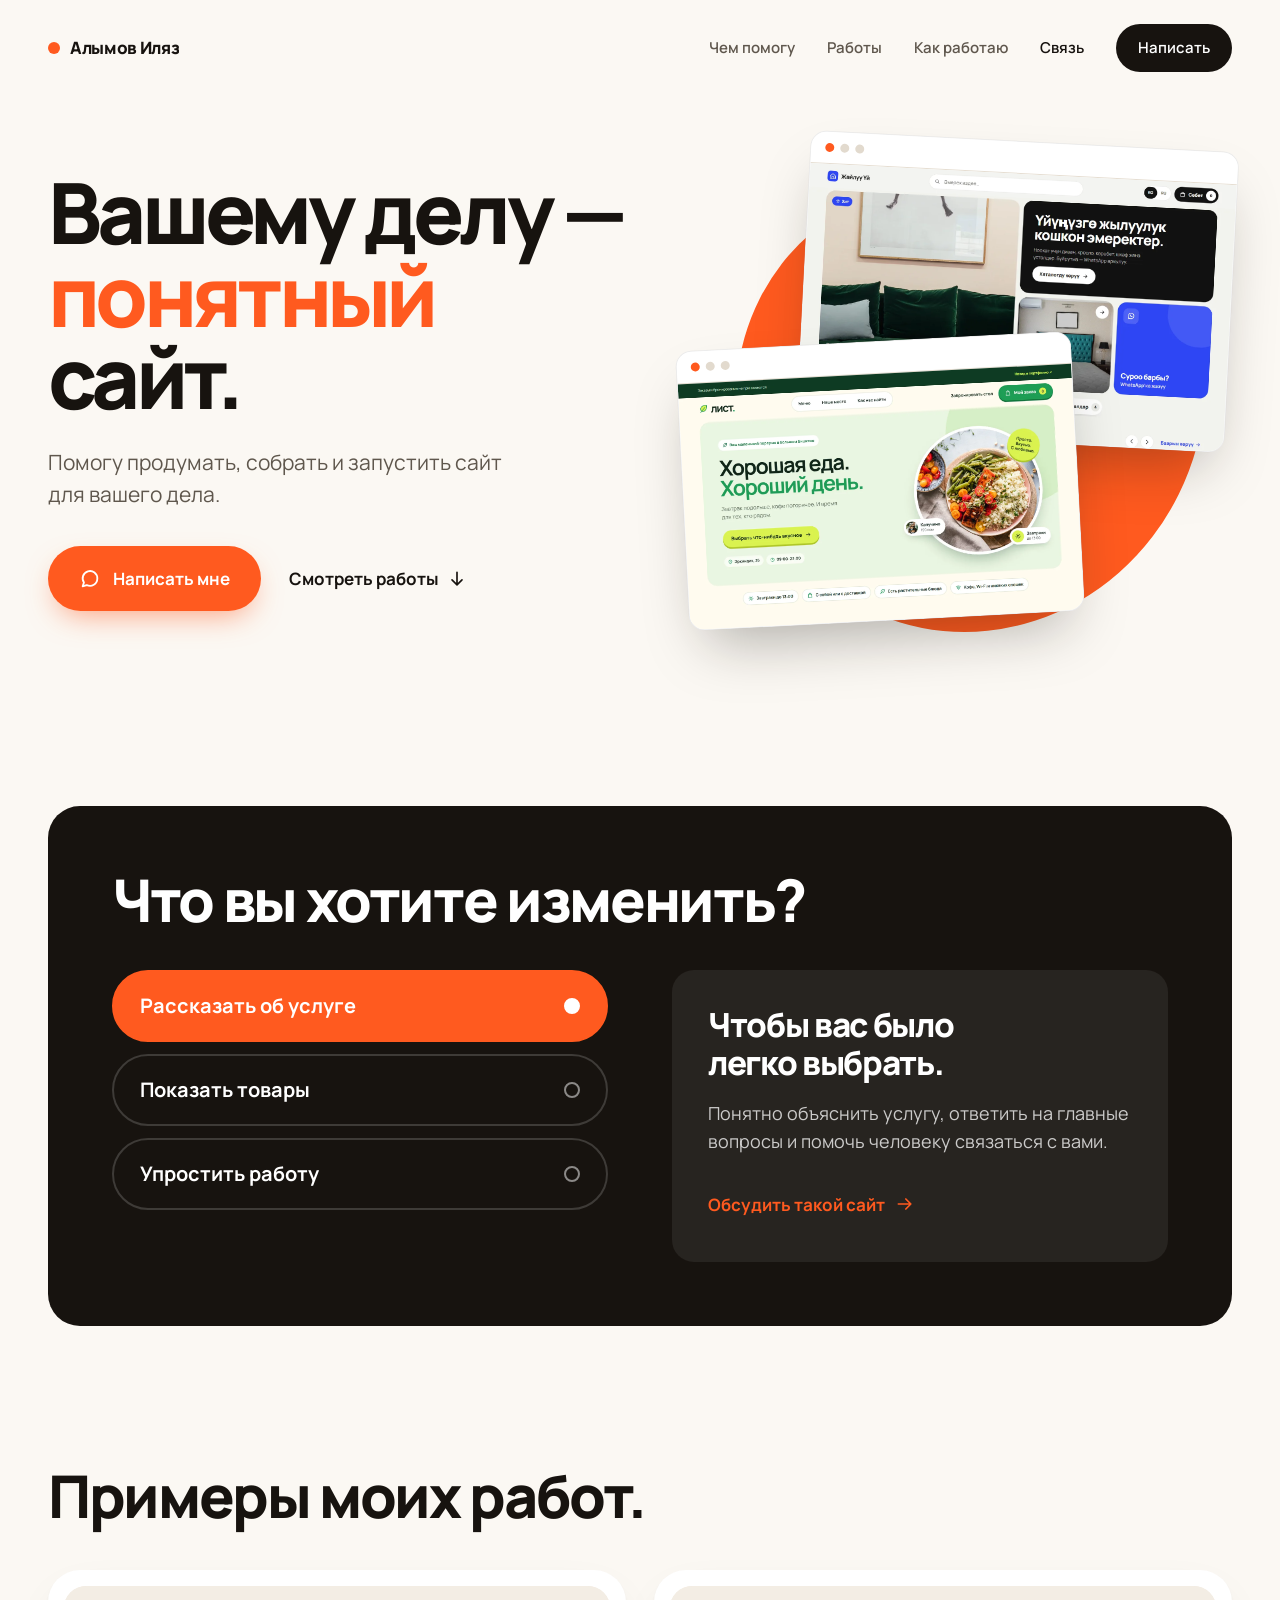
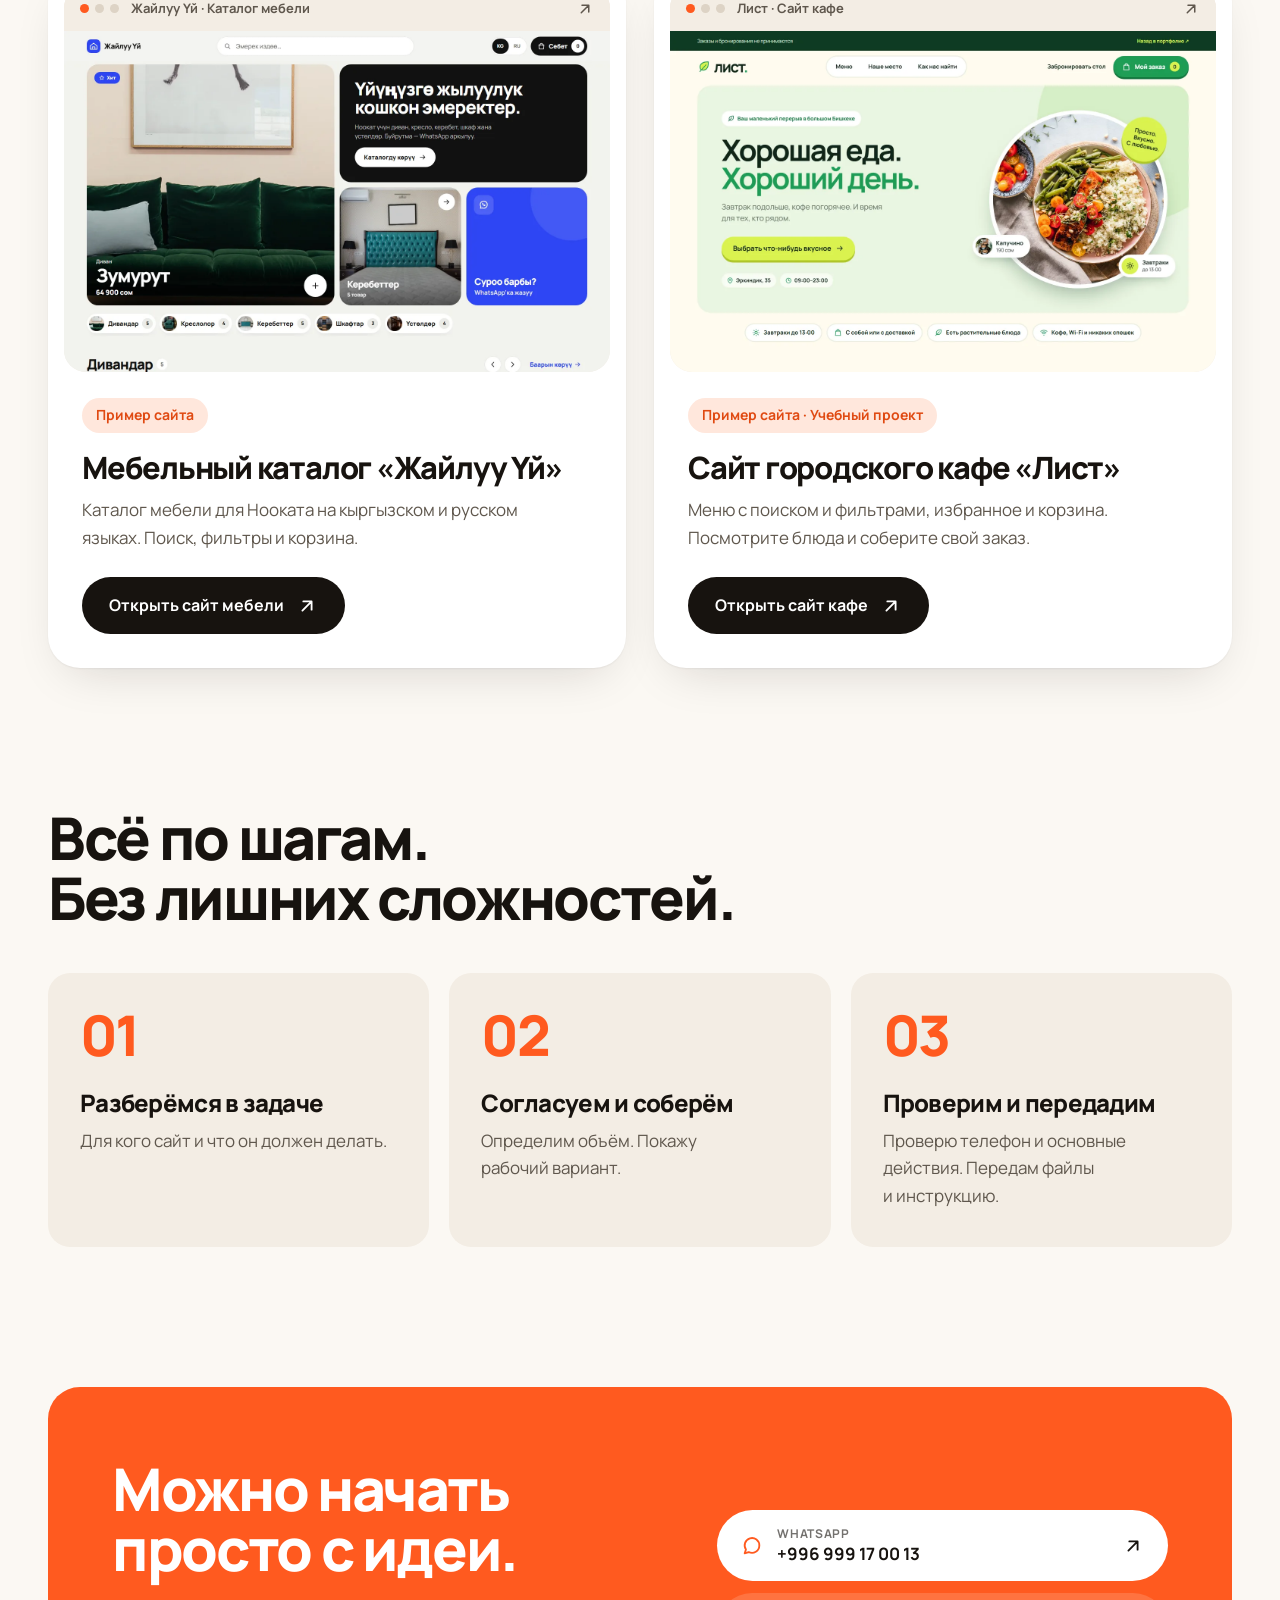
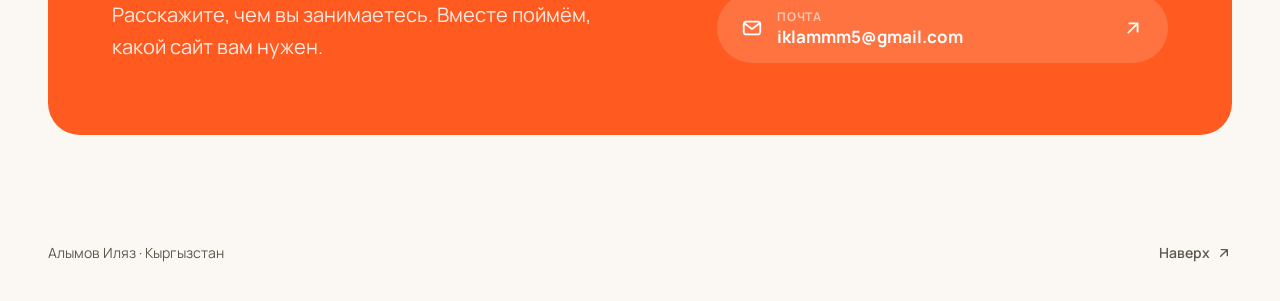
==== commit e09b846d: "Вынести кафе «Лист» в отдельный репозиторий list-cafe; оставить переадресацию" ====
--- a/index.html
+++ b/index.html
@@ -56,7 +56,7 @@
   <section id="work" class="section wrap work-section" aria-labelledby="works-title">
     <h2 id="works-title">Примеры моих работ.</h2>
     <div id="works" class="works-grid"></div>
-    <noscript><a href="https://knifell.github.io/furniture-demo/">Открыть каталог «Жайлуу Үй»</a> · <a href="cafe/index.html">Открыть сайт кафе «Лист»</a></noscript>
+    <noscript><a href="https://knifell.github.io/furniture-demo/">Открыть каталог «Жайлуу Үй»</a> · <a href="https://knifell.github.io/list-cafe/">Открыть сайт кафе «Лист»</a></noscript>
   </section>
 
   <section id="process" class="section wrap process" aria-labelledby="process-title">
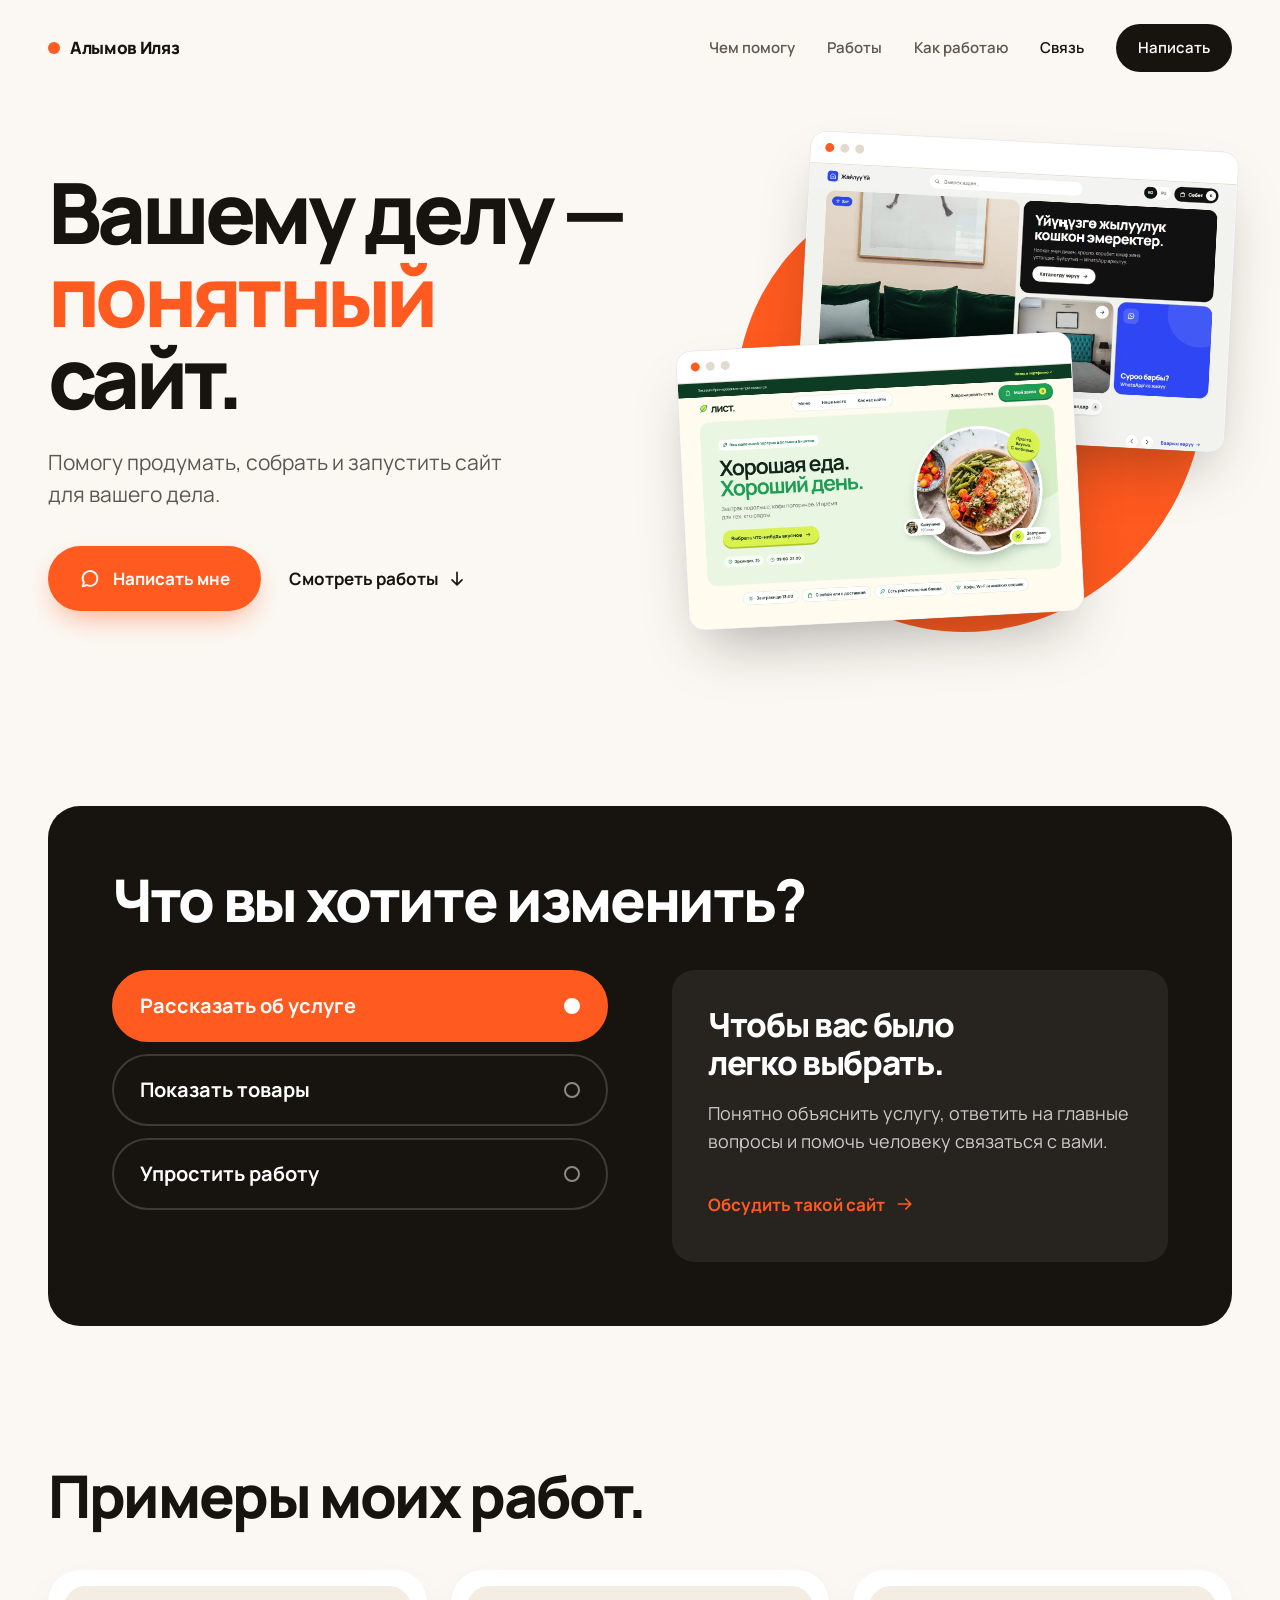
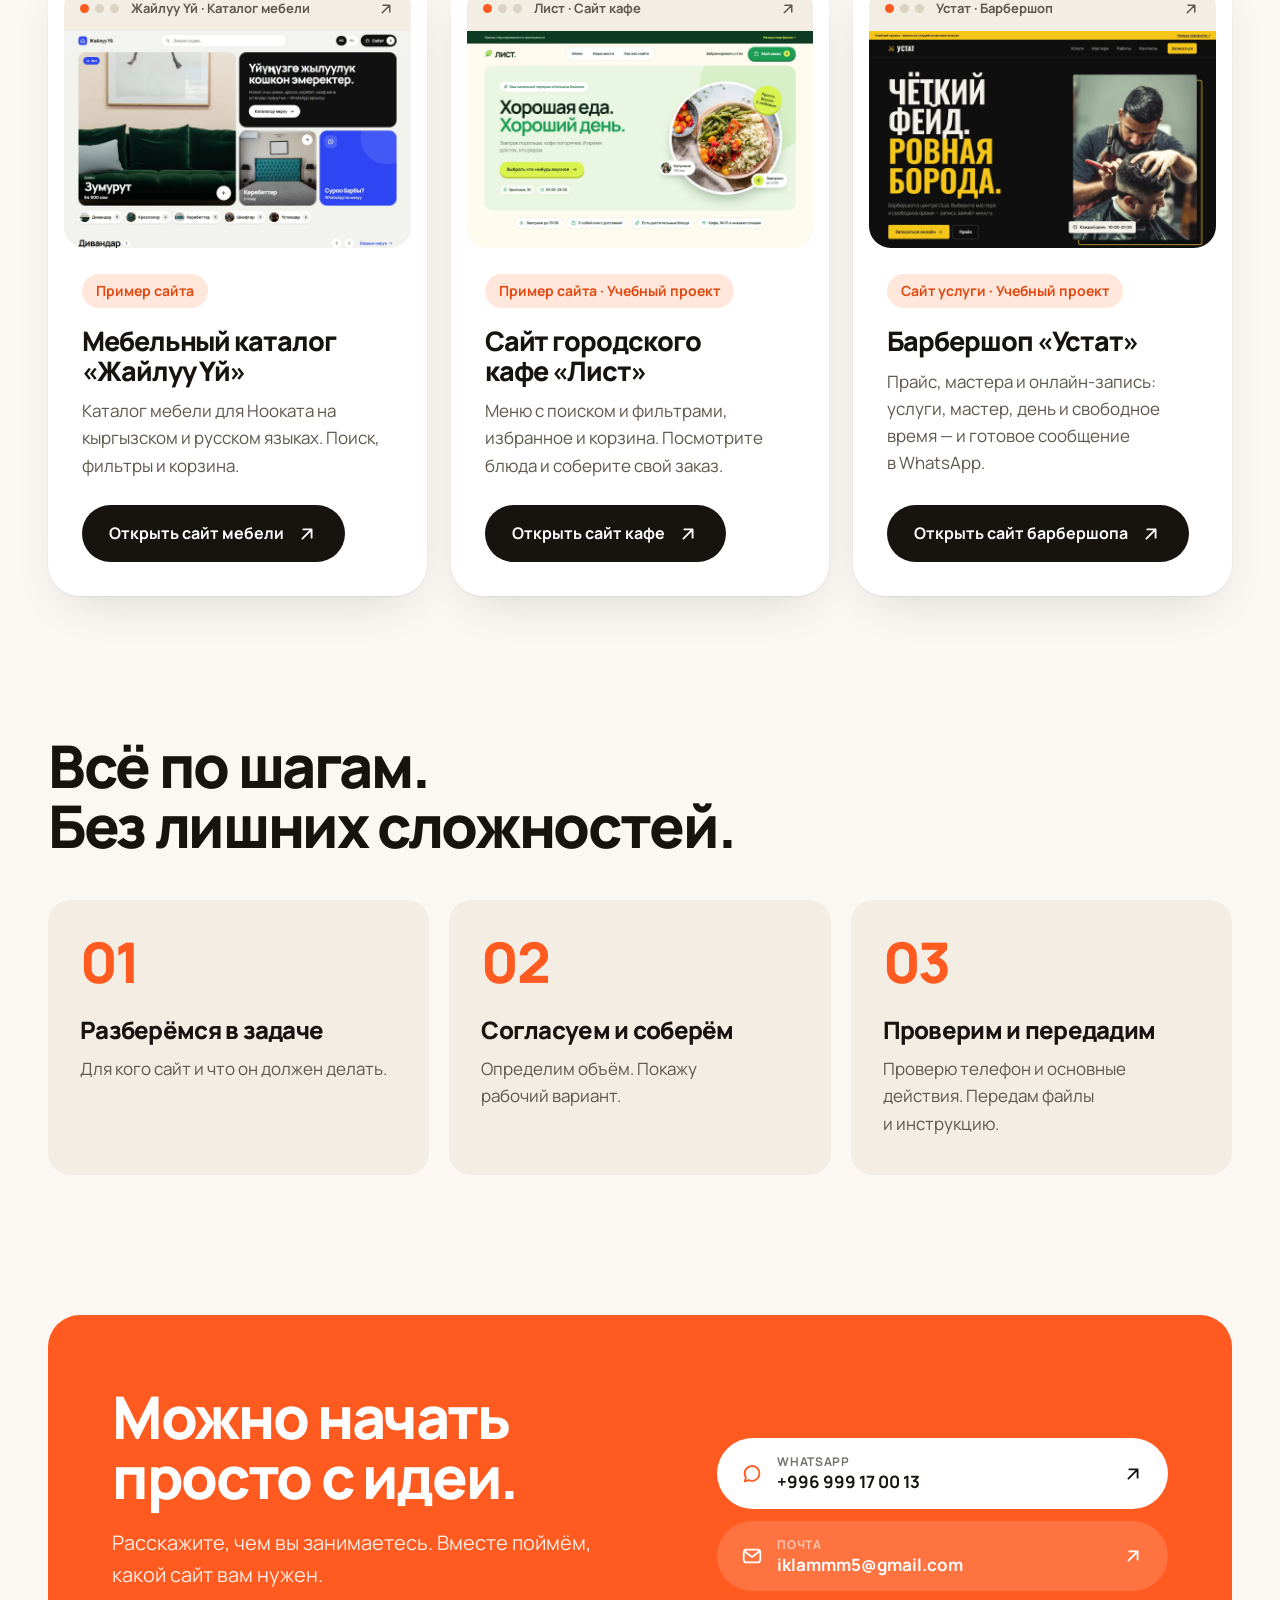
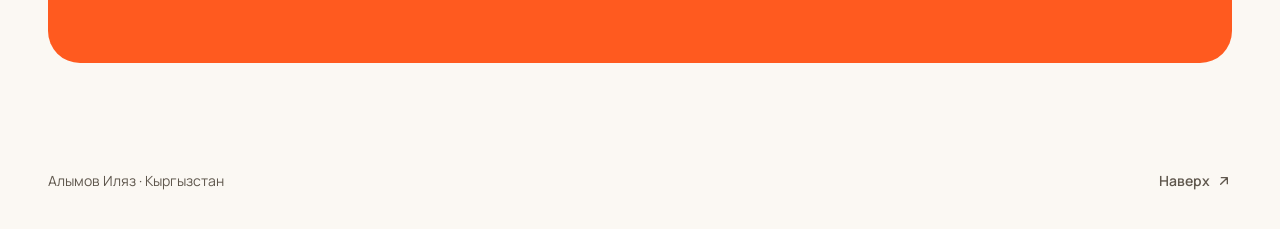
==== commit 07b53362: "Добавить третью работу — сайт барбершопа «Устат»; работы в три колонки" ====
--- a/index.html
+++ b/index.html
@@ -5,8 +5,8 @@
 <meta name="description" content="Сайты для услуг, каталоги товаров и небольшие веб-сервисы. Понятный процесс: обсудить задачу, разработать, проверить и запустить.">
 <meta name="theme-color" content="#fbf8f3"><link rel="icon" href="assets/favicon.svg" type="image/svg+xml">
 <link rel="preload" href="assets/fonts/Manrope.ttf" as="font" type="font/ttf" crossorigin>
-<link rel="stylesheet" href="assets/css/base.css"><link rel="stylesheet" href="assets/css/fonts.css"><link rel="stylesheet" href="assets/css/portfolio.css?v=5"><link rel="stylesheet" href="assets/css/motion.css?v=5">
-<script defer src="assets/js/config.js?v=5"></script><script defer src="assets/js/works.js?v=5"></script><script defer src="assets/js/portfolio.js?v=5"></script><script defer src="assets/js/motion.js"></script>
+<link rel="stylesheet" href="assets/css/base.css"><link rel="stylesheet" href="assets/css/fonts.css"><link rel="stylesheet" href="assets/css/portfolio.css?v=6"><link rel="stylesheet" href="assets/css/motion.css?v=5">
+<script defer src="assets/js/config.js?v=5"></script><script defer src="assets/js/works.js?v=6"></script><script defer src="assets/js/portfolio.js?v=5"></script><script defer src="assets/js/motion.js"></script>
 </head><body>
 <svg xmlns="http://www.w3.org/2000/svg" aria-hidden="true" width="0" height="0" style="position:absolute;overflow:hidden"><symbol id="arrow-up-right" viewBox="0 0 24 24"><path d="M7 17 17 7M8 7h9v9"/></symbol><symbol id="arrow-right" viewBox="0 0 24 24"><path d="M4 12h15m-6-6 6 6-6 6"/></symbol><symbol id="arrow-down" viewBox="0 0 24 24"><path d="M12 4v15m-6-6 6 6 6-6"/></symbol><symbol id="menu" viewBox="0 0 24 24"><path d="M4 8h16M4 16h16"/></symbol><symbol id="chat" viewBox="0 0 24 24"><path d="M20 11.5a8 8 0 0 1-11.6 7.1L4 20l1.4-4.2A8 8 0 1 1 20 11.5Z"/></symbol><symbol id="mail" viewBox="0 0 24 24"><rect x="3" y="5" width="18" height="14" rx="3"/><path d="m4 7 8 6 8-6"/></symbol></svg>
 <a class="skip" href="#main">К содержанию</a>
@@ -56,7 +56,7 @@
   <section id="work" class="section wrap work-section" aria-labelledby="works-title">
     <h2 id="works-title">Примеры моих работ.</h2>
     <div id="works" class="works-grid"></div>
-    <noscript><a href="https://knifell.github.io/furniture-demo/">Открыть каталог «Жайлуу Үй»</a> · <a href="https://knifell.github.io/list-cafe/">Открыть сайт кафе «Лист»</a></noscript>
+    <noscript><a href="https://knifell.github.io/furniture-demo/">Открыть каталог «Жайлуу Үй»</a> · <a href="https://knifell.github.io/list-cafe/">Открыть сайт кафе «Лист»</a> · <a href="https://knifell.github.io/ustat-barber/">Открыть сайт барбершопа «Устат»</a></noscript>
   </section>
 
   <section id="process" class="section wrap process" aria-labelledby="process-title">
--- a/assets/css/portfolio.css
+++ b/assets/css/portfolio.css
@@ -68,7 +68,7 @@
 .text-link:hover .icon{transform:translateX(3px)}.text-link .icon{transition:transform .2s}
 
 /* Работы */
-.works-grid{display:grid;grid-template-columns:1fr 1fr;gap:28px}
+.works-grid{display:grid;grid-template-columns:repeat(3,1fr);gap:24px}
 .project{background:var(--surface);border-radius:var(--radius-lg);padding:16px 16px 34px;box-shadow:var(--shadow);display:flex;flex-direction:column}
 .project-visual{display:block;border-radius:var(--radius);overflow:hidden;background:var(--soft);text-decoration:none}
 .project-preview-bar{display:flex;align-items:center;gap:12px;padding:12px 16px;font-size:13px;font-weight:700;color:var(--muted);background:var(--soft)}
@@ -78,7 +78,7 @@
 .project-visual:hover img{transform:scale(1.03)}
 .project-meta{padding:26px 18px 0;display:flex;flex-direction:column;flex:1}
 .project-type{align-self:flex-start;background:var(--accent-soft);color:var(--accent-dark);border-radius:999px;padding:6px 14px;font-size:14px;font-weight:700;margin:0 0 18px}
-.project-meta h3{font-size:clamp(26px,2.4vw,32px);line-height:1.1;margin-bottom:12px}
+.project-meta h3{font-size:clamp(24px,2.1vw,30px);line-height:1.1;margin-bottom:12px}
 .project-description{color:var(--muted);margin:0 0 26px;max-width:480px}
 .project-open{margin-top:auto;align-self:flex-start;background:var(--ink);color:#fff;min-height:56px;padding:15px 26px;font-size:16px}
 .project-open:hover{background:var(--accent)}
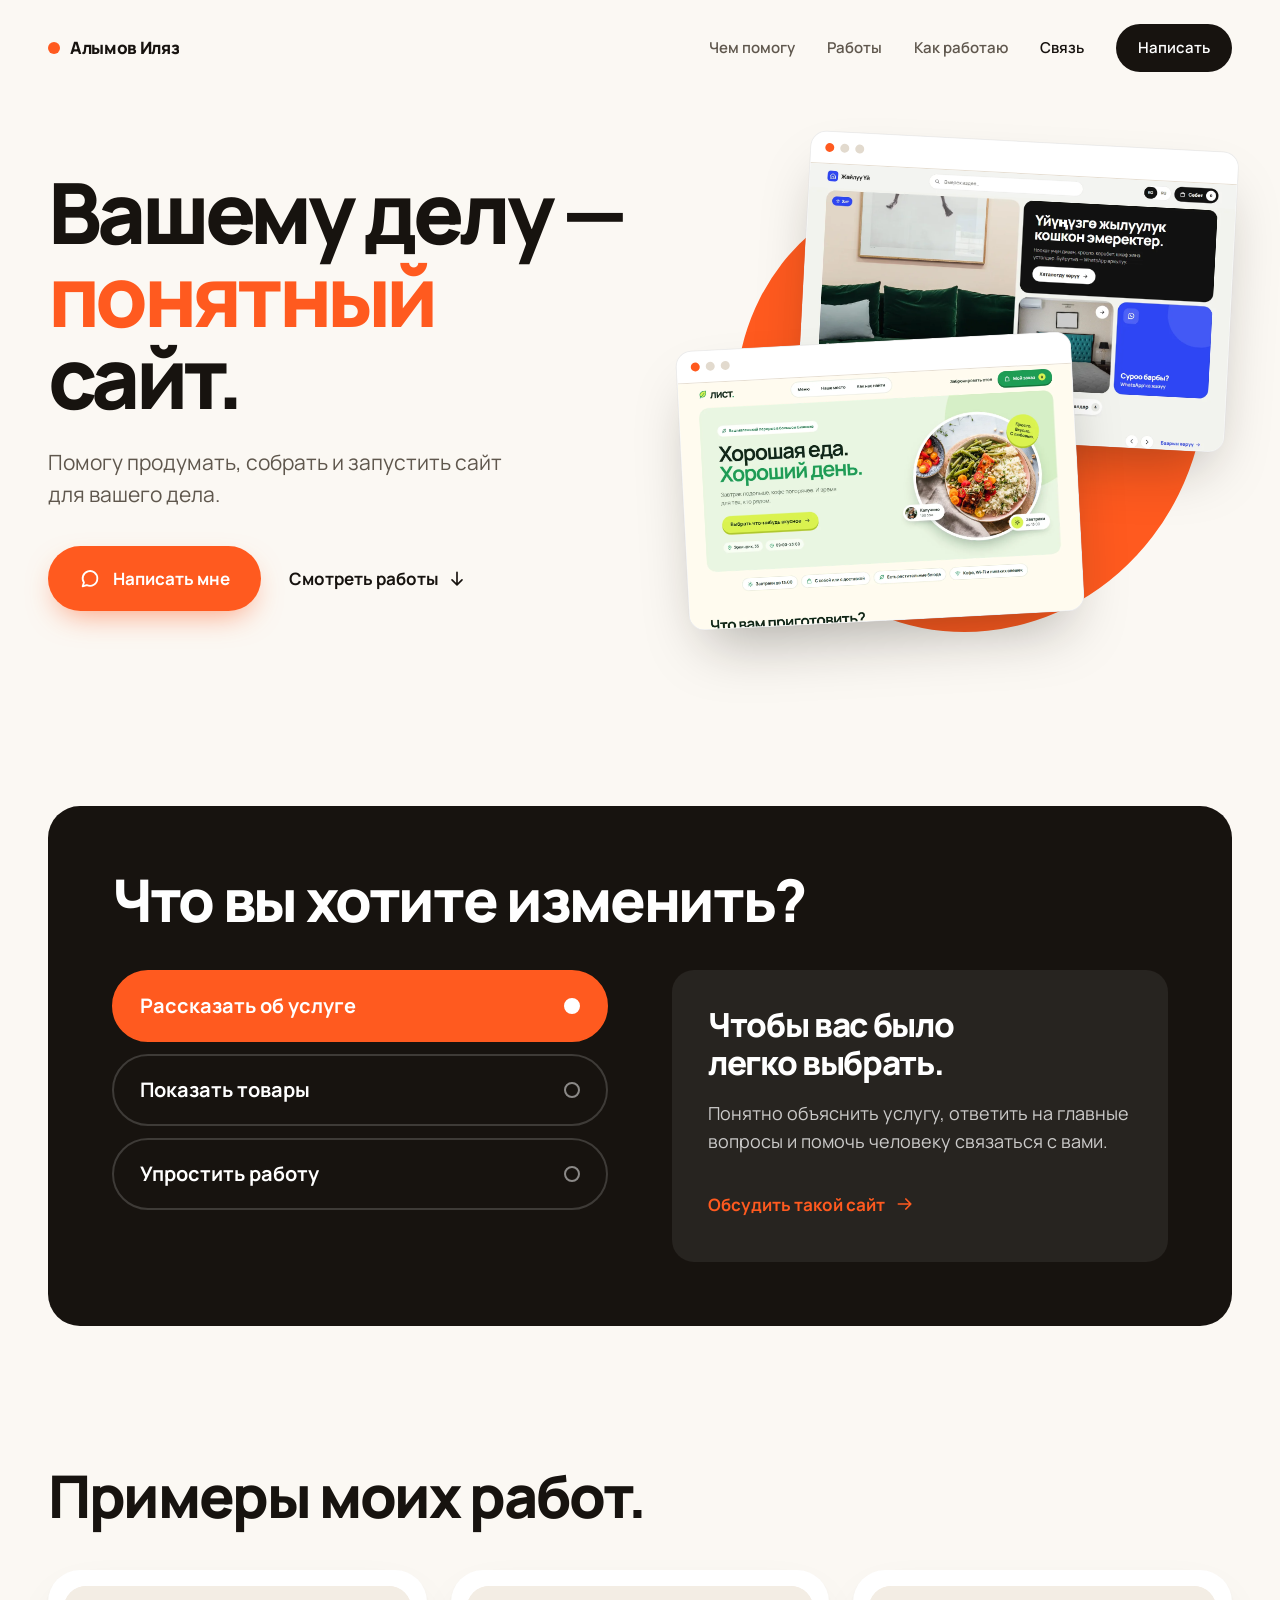
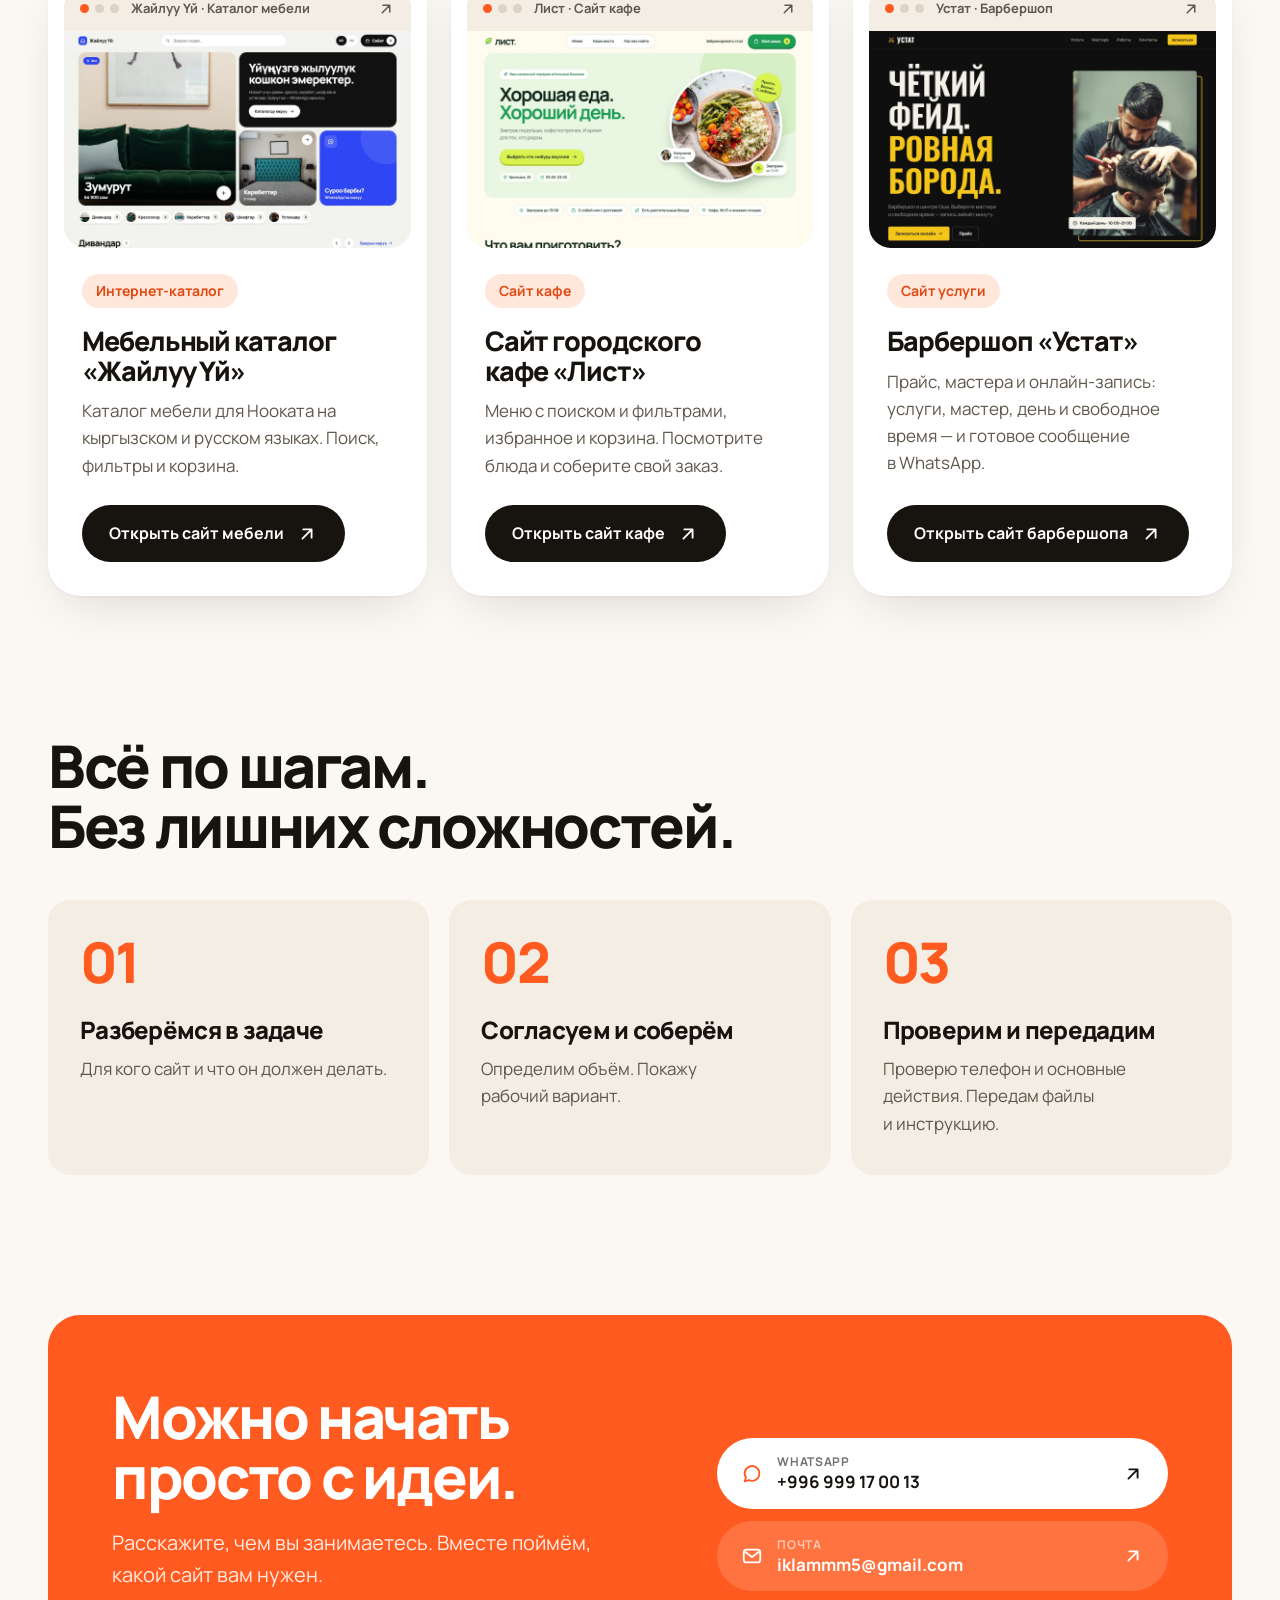
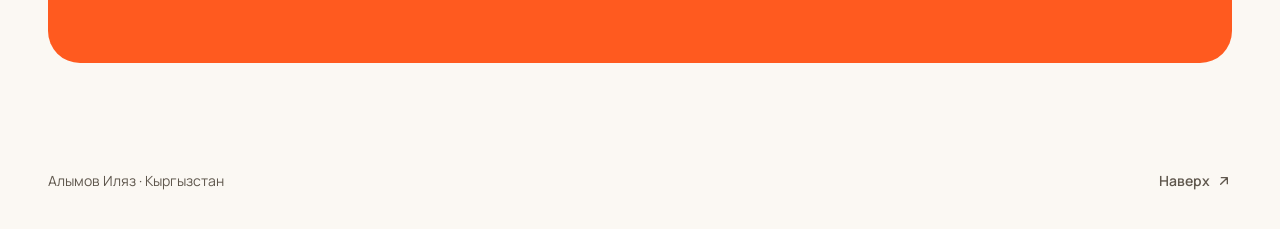
==== commit 94cb3453: "Убрать пометки «учебный проект», обновить скриншоты работ" ====
--- a/index.html
+++ b/index.html
@@ -6,7 +6,7 @@
 <meta name="theme-color" content="#fbf8f3"><link rel="icon" href="assets/favicon.svg" type="image/svg+xml">
 <link rel="preload" href="assets/fonts/Manrope.ttf" as="font" type="font/ttf" crossorigin>
 <link rel="stylesheet" href="assets/css/base.css"><link rel="stylesheet" href="assets/css/fonts.css"><link rel="stylesheet" href="assets/css/portfolio.css?v=6"><link rel="stylesheet" href="assets/css/motion.css?v=5">
-<script defer src="assets/js/config.js?v=5"></script><script defer src="assets/js/works.js?v=6"></script><script defer src="assets/js/portfolio.js?v=5"></script><script defer src="assets/js/motion.js"></script>
+<script defer src="assets/js/config.js?v=5"></script><script defer src="assets/js/works.js?v=7"></script><script defer src="assets/js/portfolio.js?v=5"></script><script defer src="assets/js/motion.js"></script>
 </head><body>
 <svg xmlns="http://www.w3.org/2000/svg" aria-hidden="true" width="0" height="0" style="position:absolute;overflow:hidden"><symbol id="arrow-up-right" viewBox="0 0 24 24"><path d="M7 17 17 7M8 7h9v9"/></symbol><symbol id="arrow-right" viewBox="0 0 24 24"><path d="M4 12h15m-6-6 6 6-6 6"/></symbol><symbol id="arrow-down" viewBox="0 0 24 24"><path d="M12 4v15m-6-6 6 6 6-6"/></symbol><symbol id="menu" viewBox="0 0 24 24"><path d="M4 8h16M4 16h16"/></symbol><symbol id="chat" viewBox="0 0 24 24"><path d="M20 11.5a8 8 0 0 1-11.6 7.1L4 20l1.4-4.2A8 8 0 1 1 20 11.5Z"/></symbol><symbol id="mail" viewBox="0 0 24 24"><rect x="3" y="5" width="18" height="14" rx="3"/><path d="m4 7 8 6 8-6"/></symbol></svg>
 <a class="skip" href="#main">К содержанию</a>
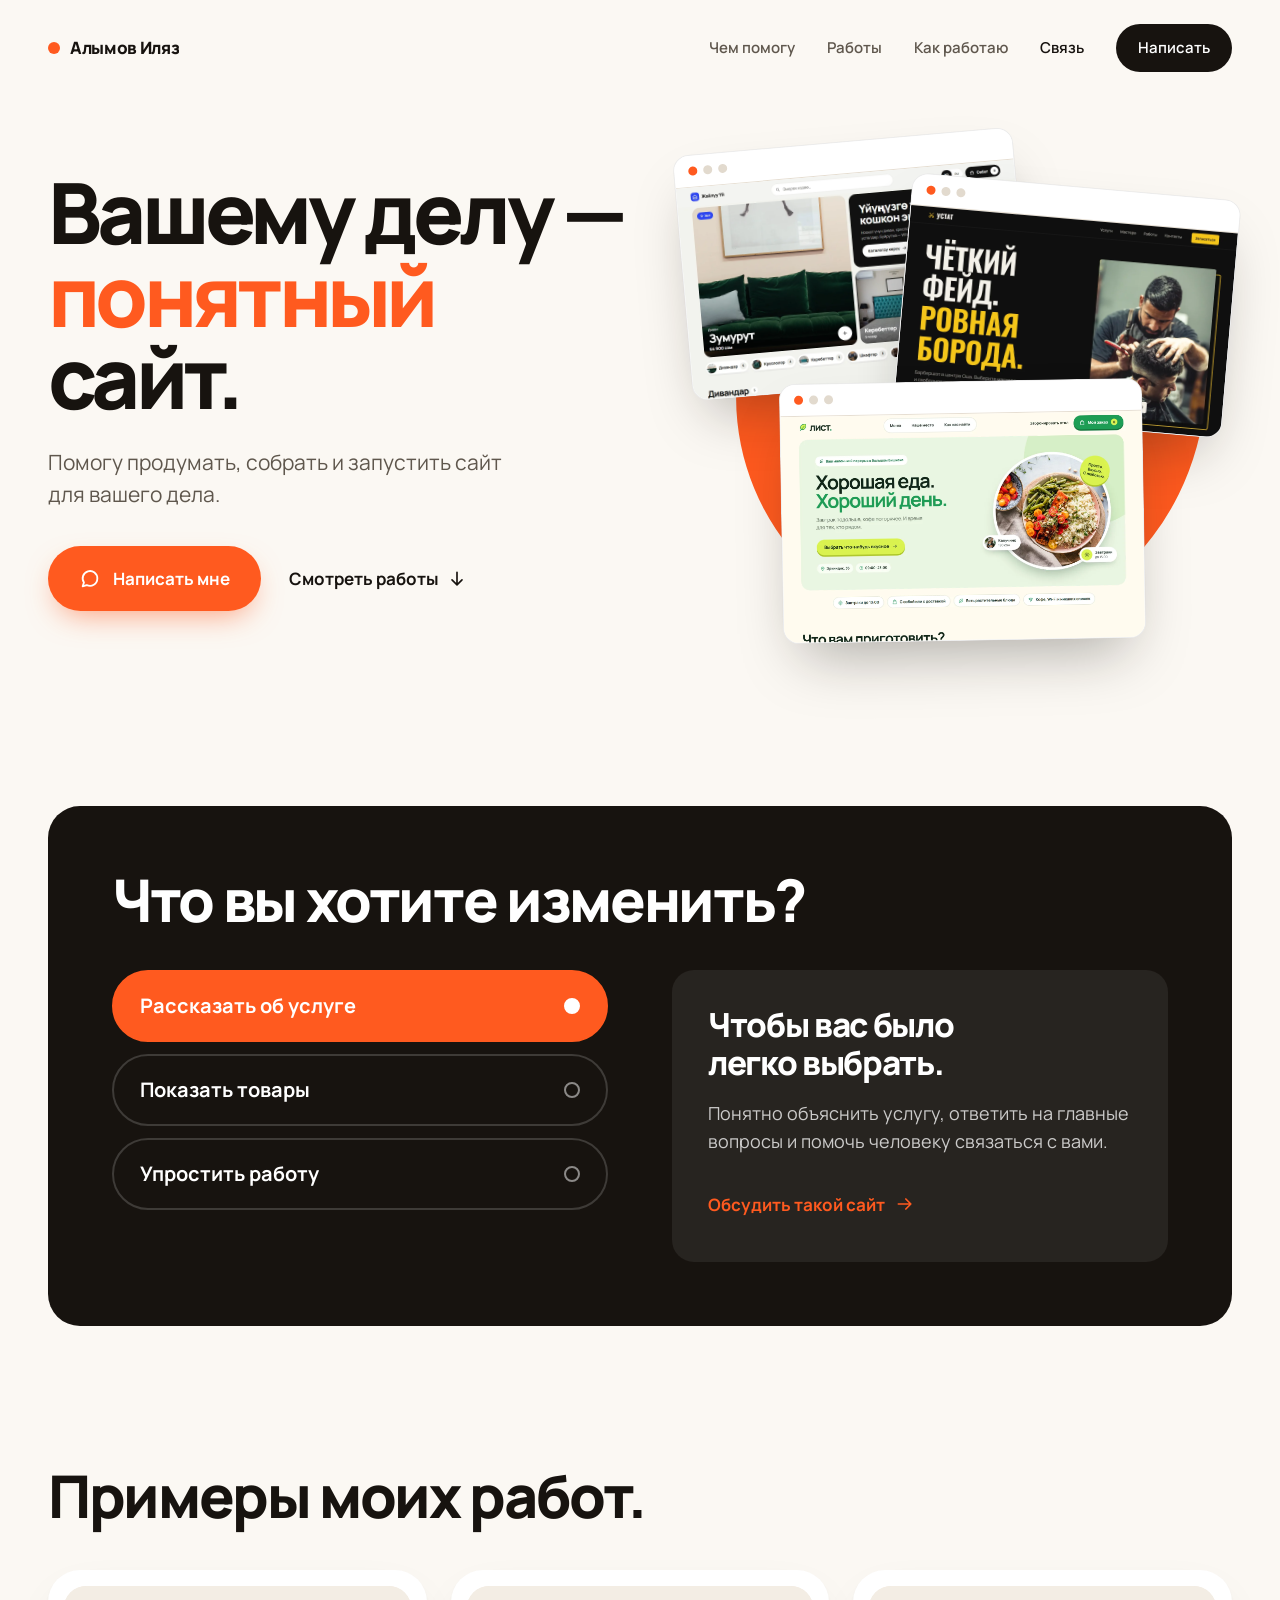
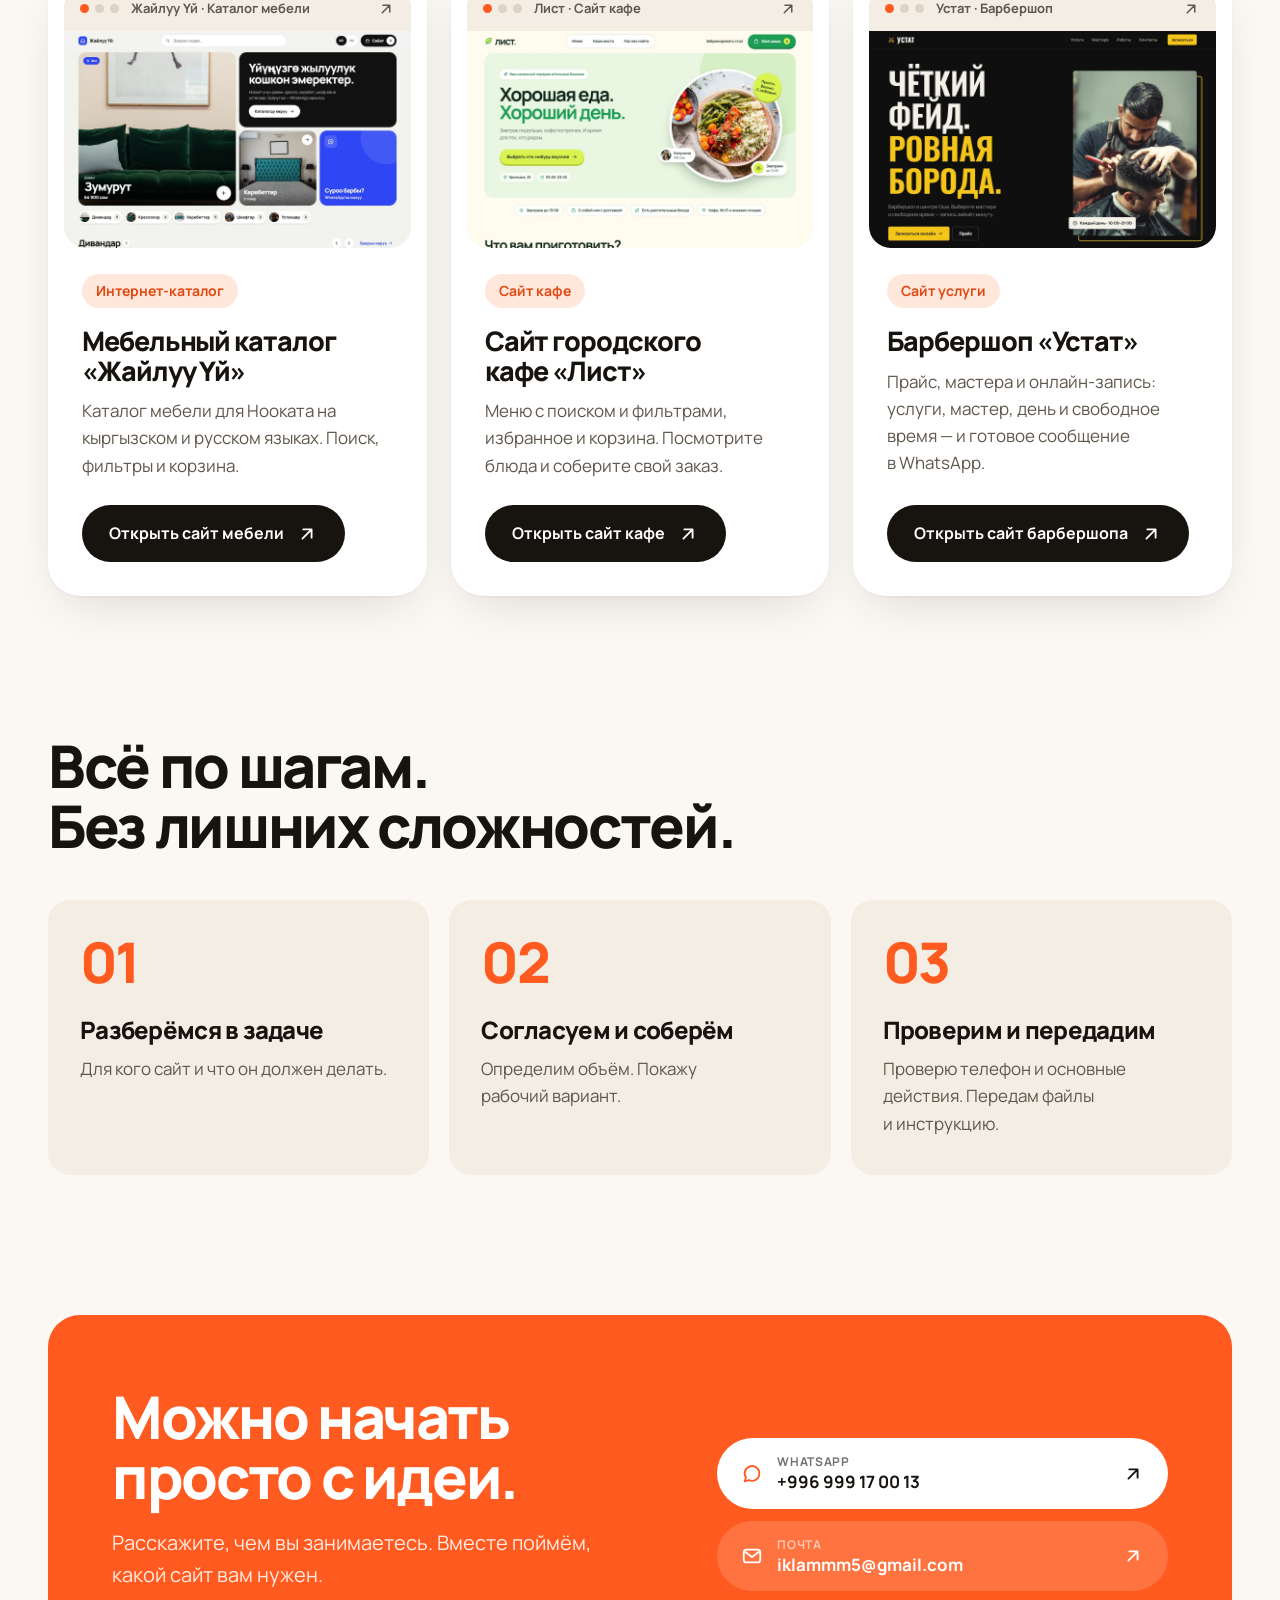
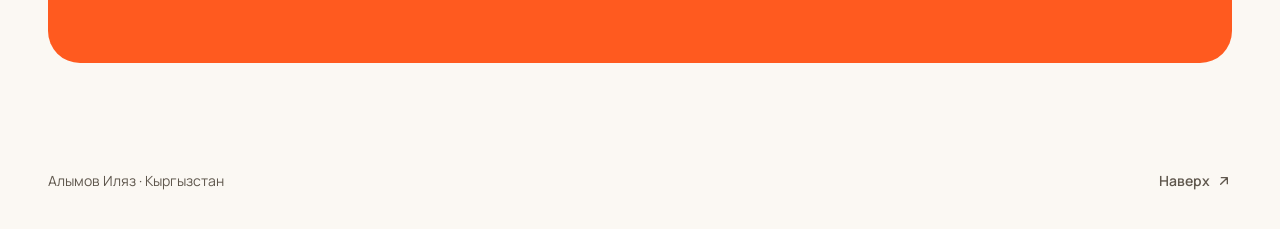
==== commit cafb1eef: "Первый экран: три работы вместо двух" ====
--- a/index.html
+++ b/index.html
@@ -5,7 +5,7 @@
 <meta name="description" content="Сайты для услуг, каталоги товаров и небольшие веб-сервисы. Понятный процесс: обсудить задачу, разработать, проверить и запустить.">
 <meta name="theme-color" content="#fbf8f3"><link rel="icon" href="assets/favicon.svg" type="image/svg+xml">
 <link rel="preload" href="assets/fonts/Manrope.ttf" as="font" type="font/ttf" crossorigin>
-<link rel="stylesheet" href="assets/css/base.css"><link rel="stylesheet" href="assets/css/fonts.css"><link rel="stylesheet" href="assets/css/portfolio.css?v=6"><link rel="stylesheet" href="assets/css/motion.css?v=5">
+<link rel="stylesheet" href="assets/css/base.css"><link rel="stylesheet" href="assets/css/fonts.css"><link rel="stylesheet" href="assets/css/portfolio.css?v=7"><link rel="stylesheet" href="assets/css/motion.css?v=5">
 <script defer src="assets/js/config.js?v=5"></script><script defer src="assets/js/works.js?v=7"></script><script defer src="assets/js/portfolio.js?v=5"></script><script defer src="assets/js/motion.js"></script>
 </head><body>
 <svg xmlns="http://www.w3.org/2000/svg" aria-hidden="true" width="0" height="0" style="position:absolute;overflow:hidden"><symbol id="arrow-up-right" viewBox="0 0 24 24"><path d="M7 17 17 7M8 7h9v9"/></symbol><symbol id="arrow-right" viewBox="0 0 24 24"><path d="M4 12h15m-6-6 6 6-6 6"/></symbol><symbol id="arrow-down" viewBox="0 0 24 24"><path d="M12 4v15m-6-6 6 6 6-6"/></symbol><symbol id="menu" viewBox="0 0 24 24"><path d="M4 8h16M4 16h16"/></symbol><symbol id="chat" viewBox="0 0 24 24"><path d="M20 11.5a8 8 0 0 1-11.6 7.1L4 20l1.4-4.2A8 8 0 1 1 20 11.5Z"/></symbol><symbol id="mail" viewBox="0 0 24 24"><rect x="3" y="5" width="18" height="14" rx="3"/><path d="m4 7 8 6 8-6"/></symbol></svg>
@@ -32,8 +32,9 @@
     </div>
     <div class="hero-visual" aria-hidden="true">
       <div class="blob"></div>
-      <figure class="window window-back"><span class="window-bar"><i></i><i></i><i></i></span><img src="assets/images/site-furniture.webp" alt="" width="1440" height="900" fetchpriority="high"></figure>
-      <figure class="window window-front"><span class="window-bar"><i></i><i></i><i></i></span><img src="assets/images/site-cafe.webp" alt="" width="1440" height="900"></figure>
+      <figure class="window window-1"><span class="window-bar"><i></i><i></i><i></i></span><img src="assets/images/site-furniture.webp" alt="" width="1440" height="900" fetchpriority="high"></figure>
+      <figure class="window window-2"><span class="window-bar"><i></i><i></i><i></i></span><img src="assets/images/site-barber.webp" alt="" width="1440" height="900"></figure>
+      <figure class="window window-3"><span class="window-bar"><i></i><i></i><i></i></span><img src="assets/images/site-cafe.webp" alt="" width="1440" height="900"></figure>
     </div>
   </section>
 
--- a/assets/css/portfolio.css
+++ b/assets/css/portfolio.css
@@ -46,8 +46,15 @@
 .window-bar{display:flex;gap:6px;padding:11px 14px;background:var(--surface);border-bottom:1px solid var(--line)}
 .window-bar i{width:9px;height:9px;border-radius:50%;background:#e2dace}
 .window-bar i:first-child{background:var(--accent)}
-.window-back{width:78%;top:0;right:0;transform:rotate(3deg)}
-.window-front{width:72%;left:0;bottom:4%;transform:rotate(-3deg)}
+.window{--r:0deg;transform:rotate(var(--r));animation:float 7s ease-in-out infinite;transition:transform .5s cubic-bezier(.16,1,.3,1),box-shadow .5s}
+.window-1{width:62%;top:0;left:0;--r:-5deg;z-index:1}
+.window-2{width:60%;top:9%;right:0;--r:5deg;z-index:2;animation-delay:-2.3s}
+.window-3{width:66%;bottom:0;left:18%;--r:-1deg;z-index:3;animation-delay:-4.6s}
+.hero-visual:hover .window-1{transform:rotate(-8deg) translate(-14px,-8px)}
+.hero-visual:hover .window-2{transform:rotate(8deg) translate(14px,-6px)}
+.hero-visual:hover .window-3{transform:rotate(0deg) translateY(6px)}
+@keyframes float{50%{translate:0 -8px}}
+@media(prefers-reduced-motion:reduce){.window{animation:none}}
 
 /* Секции */
 .section{padding-block:70px;scroll-margin-top:20px}
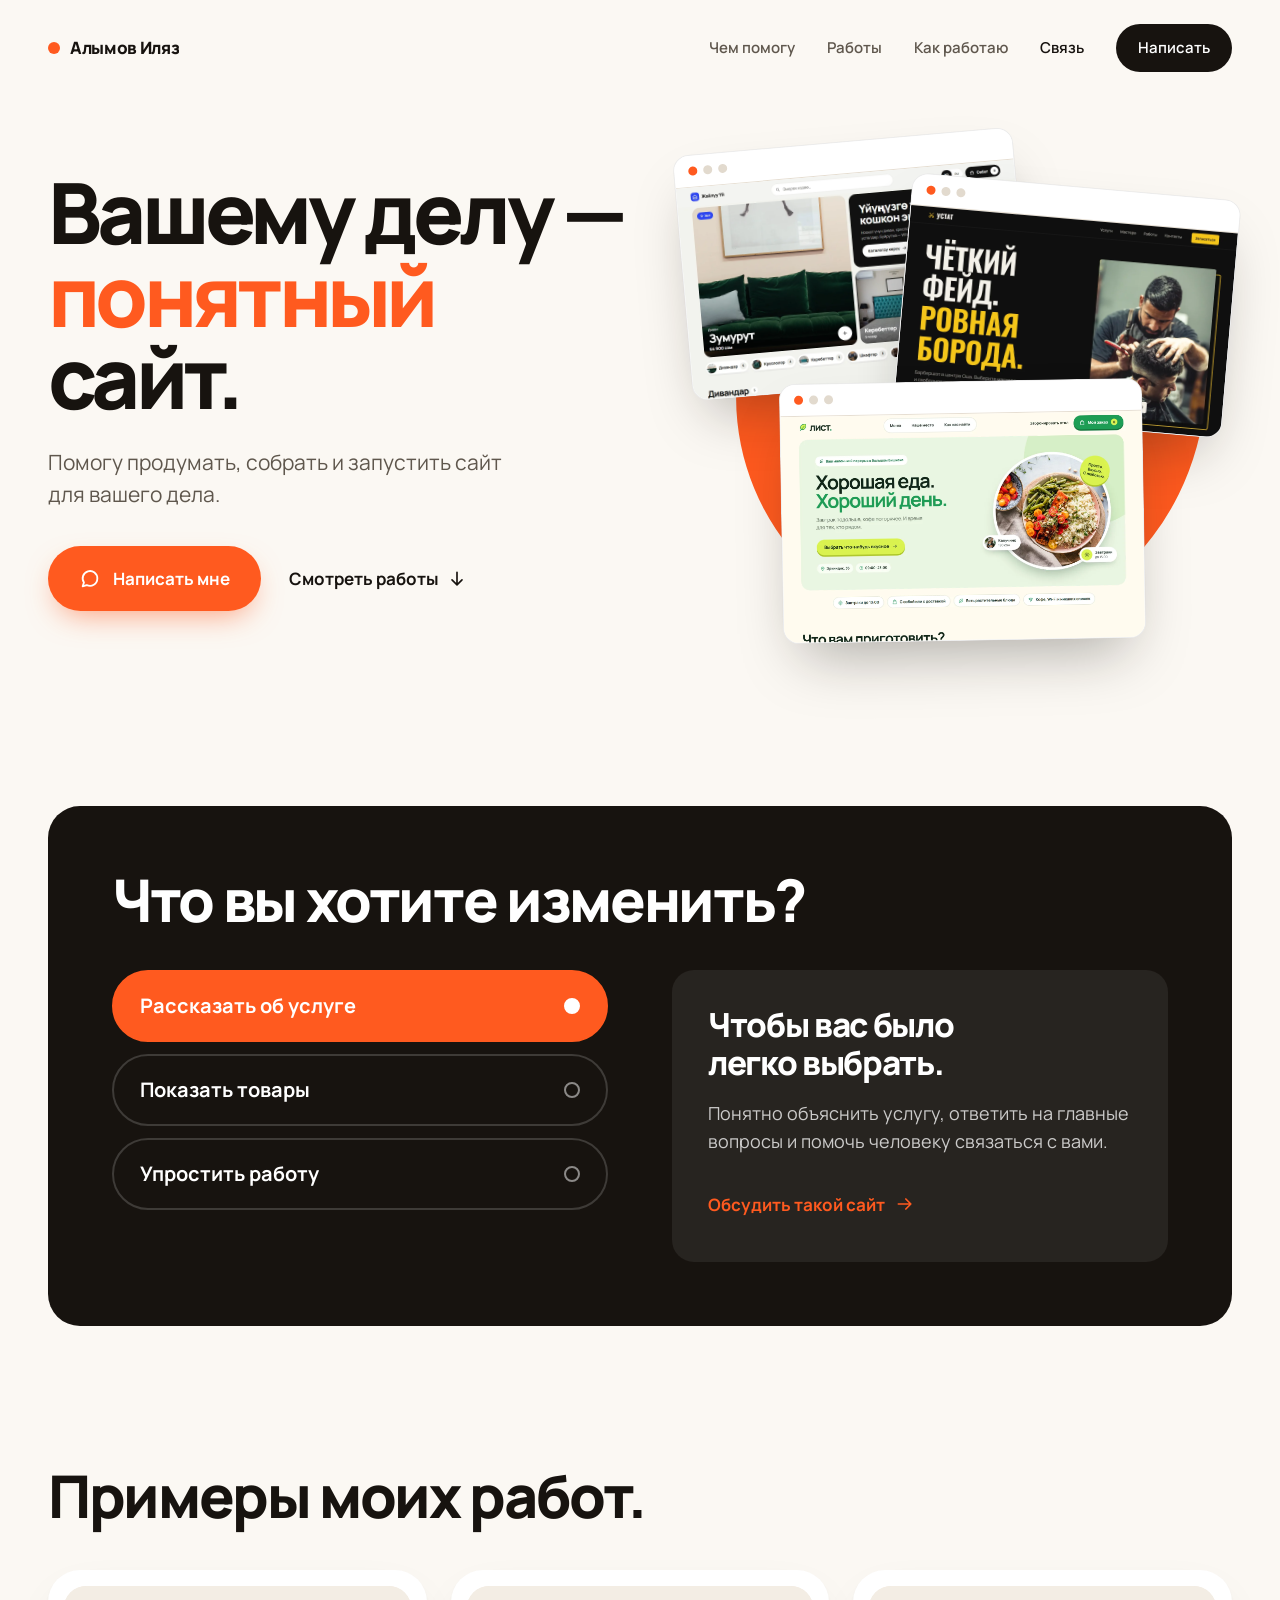
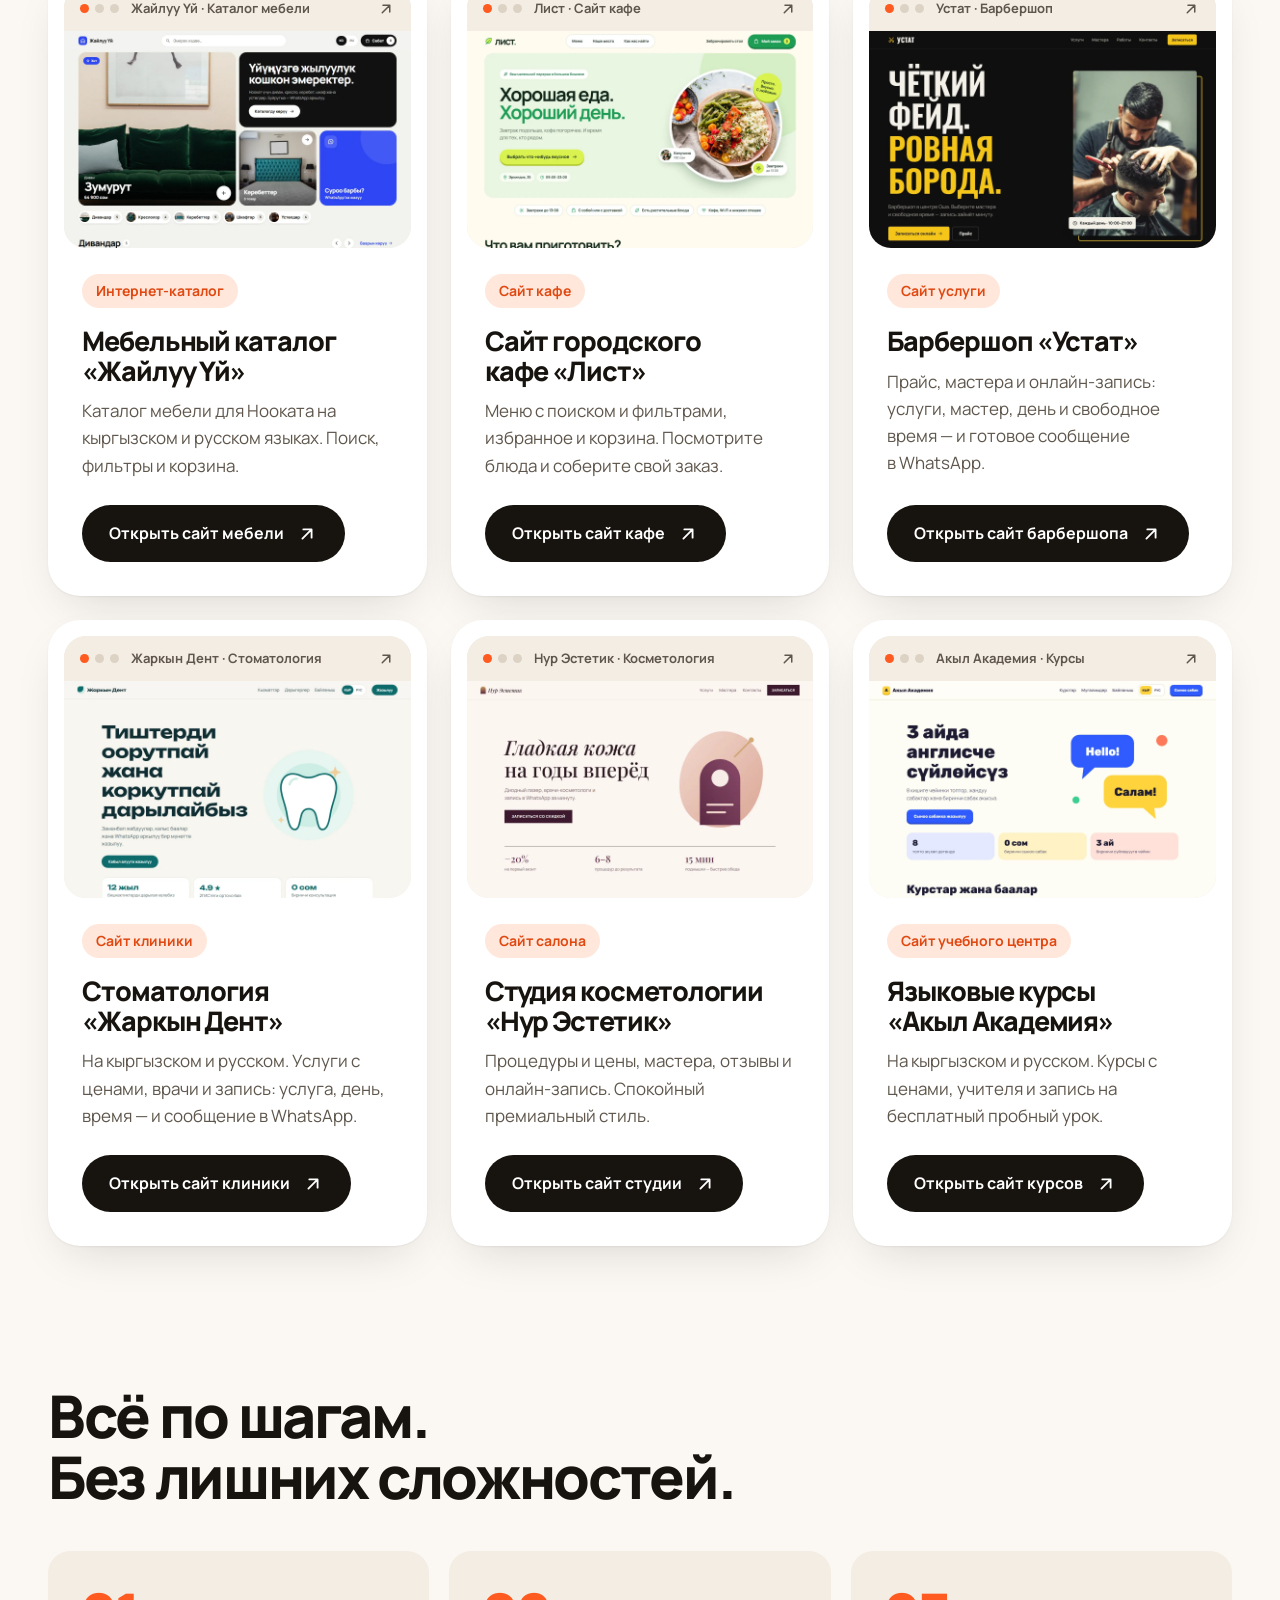
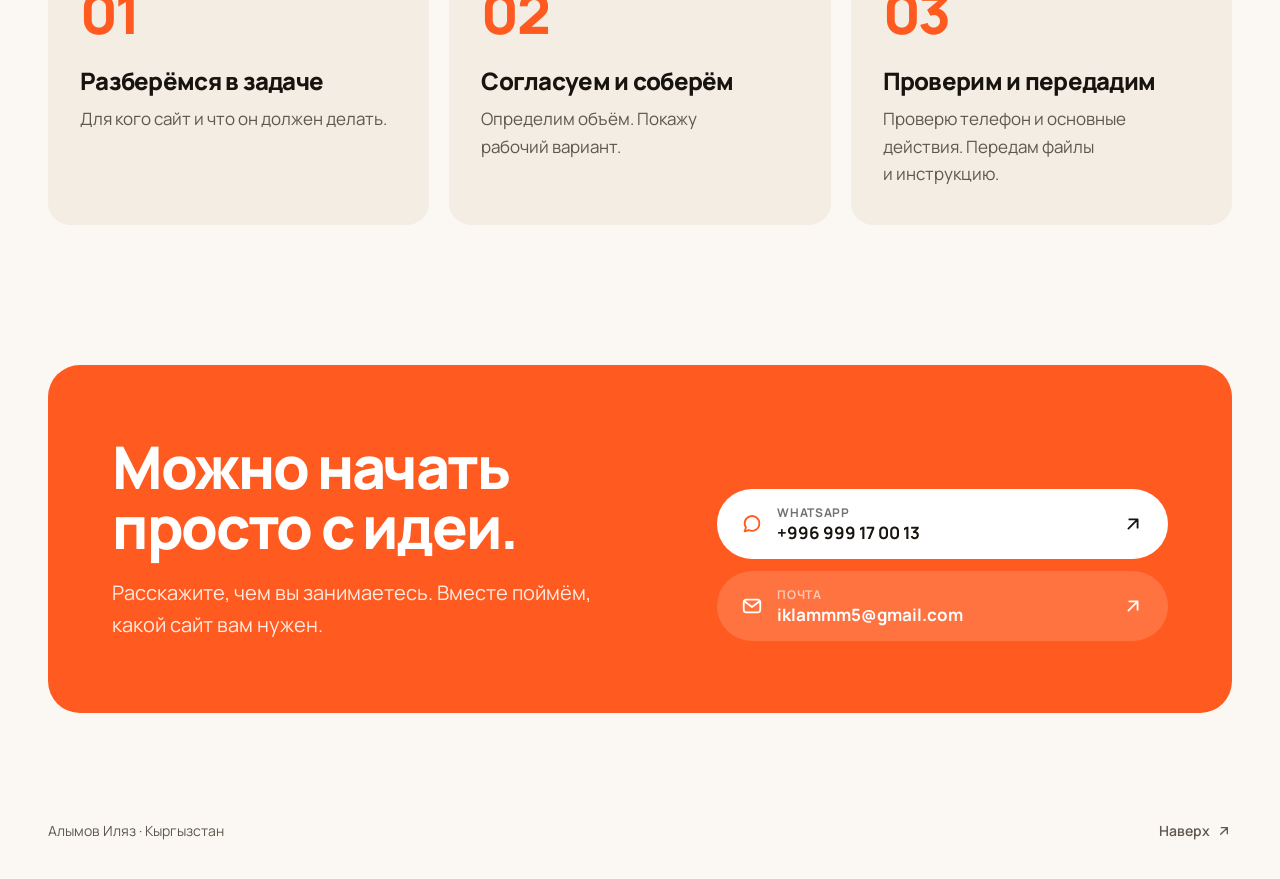
==== commit d71d2893: "Три новые работы: стоматология, косметология, языковые курсы" ====
--- a/index.html
+++ b/index.html
@@ -5,8 +5,8 @@
 <meta name="description" content="Сайты для услуг, каталоги товаров и небольшие веб-сервисы. Понятный процесс: обсудить задачу, разработать, проверить и запустить.">
 <meta name="theme-color" content="#fbf8f3"><link rel="icon" href="assets/favicon.svg" type="image/svg+xml">
 <link rel="preload" href="assets/fonts/Manrope.ttf" as="font" type="font/ttf" crossorigin>
-<link rel="stylesheet" href="assets/css/base.css"><link rel="stylesheet" href="assets/css/fonts.css"><link rel="stylesheet" href="assets/css/portfolio.css?v=7"><link rel="stylesheet" href="assets/css/motion.css?v=5">
-<script defer src="assets/js/config.js?v=5"></script><script defer src="assets/js/works.js?v=7"></script><script defer src="assets/js/portfolio.js?v=5"></script><script defer src="assets/js/motion.js"></script>
+<link rel="stylesheet" href="assets/css/base.css"><link rel="stylesheet" href="assets/css/fonts.css"><link rel="stylesheet" href="assets/css/portfolio.css?v=8"><link rel="stylesheet" href="assets/css/motion.css?v=5">
+<script defer src="assets/js/config.js?v=5"></script><script defer src="assets/js/works.js?v=8"></script><script defer src="assets/js/portfolio.js?v=5"></script><script defer src="assets/js/motion.js"></script>
 </head><body>
 <svg xmlns="http://www.w3.org/2000/svg" aria-hidden="true" width="0" height="0" style="position:absolute;overflow:hidden"><symbol id="arrow-up-right" viewBox="0 0 24 24"><path d="M7 17 17 7M8 7h9v9"/></symbol><symbol id="arrow-right" viewBox="0 0 24 24"><path d="M4 12h15m-6-6 6 6-6 6"/></symbol><symbol id="arrow-down" viewBox="0 0 24 24"><path d="M12 4v15m-6-6 6 6 6-6"/></symbol><symbol id="menu" viewBox="0 0 24 24"><path d="M4 8h16M4 16h16"/></symbol><symbol id="chat" viewBox="0 0 24 24"><path d="M20 11.5a8 8 0 0 1-11.6 7.1L4 20l1.4-4.2A8 8 0 1 1 20 11.5Z"/></symbol><symbol id="mail" viewBox="0 0 24 24"><rect x="3" y="5" width="18" height="14" rx="3"/><path d="m4 7 8 6 8-6"/></symbol></svg>
 <a class="skip" href="#main">К содержанию</a>
@@ -57,7 +57,7 @@
   <section id="work" class="section wrap work-section" aria-labelledby="works-title">
     <h2 id="works-title">Примеры моих работ.</h2>
     <div id="works" class="works-grid"></div>
-    <noscript><a href="https://knifell.github.io/furniture-demo/">Открыть каталог «Жайлуу Үй»</a> · <a href="https://knifell.github.io/list-cafe/">Открыть сайт кафе «Лист»</a> · <a href="https://knifell.github.io/ustat-barber/">Открыть сайт барбершопа «Устат»</a></noscript>
+    <noscript><a href="https://knifell.github.io/furniture-demo/">Открыть каталог «Жайлуу Үй»</a> · <a href="https://knifell.github.io/list-cafe/">Открыть сайт кафе «Лист»</a> · <a href="https://knifell.github.io/ustat-barber/">Открыть сайт барбершопа «Устат»</a> · <a href="https://knifell.github.io/jarkyn-dent/">Стоматология «Жаркын Дент»</a> · <a href="https://knifell.github.io/nur-aesthetic/">Косметология «Нур Эстетик»</a> · <a href="https://knifell.github.io/akyl-academy/">Курсы «Акыл Академия»</a></noscript>
   </section>
 
   <section id="process" class="section wrap process" aria-labelledby="process-title">
--- a/assets/css/portfolio.css
+++ b/assets/css/portfolio.css
@@ -169,3 +169,13 @@
   .footer{font-size:13px}
 }
 @media(max-width:360px){.brand [data-owner]{max-width:170px}.mark{white-space:normal}}
+
+/* Удобство на телефоне */
+.brand{min-height:44px}
+@media(max-width:600px){
+  .contact-card{padding:36px 18px 18px}
+  .contact-link{padding:12px 16px;gap:12px;font-size:15px}
+  .contact-text{overflow-wrap:normal;word-break:normal}
+  .contact-link .go{width:18px;height:18px}
+}
+@media(max-width:380px){.contact-link{font-size:14px}}
